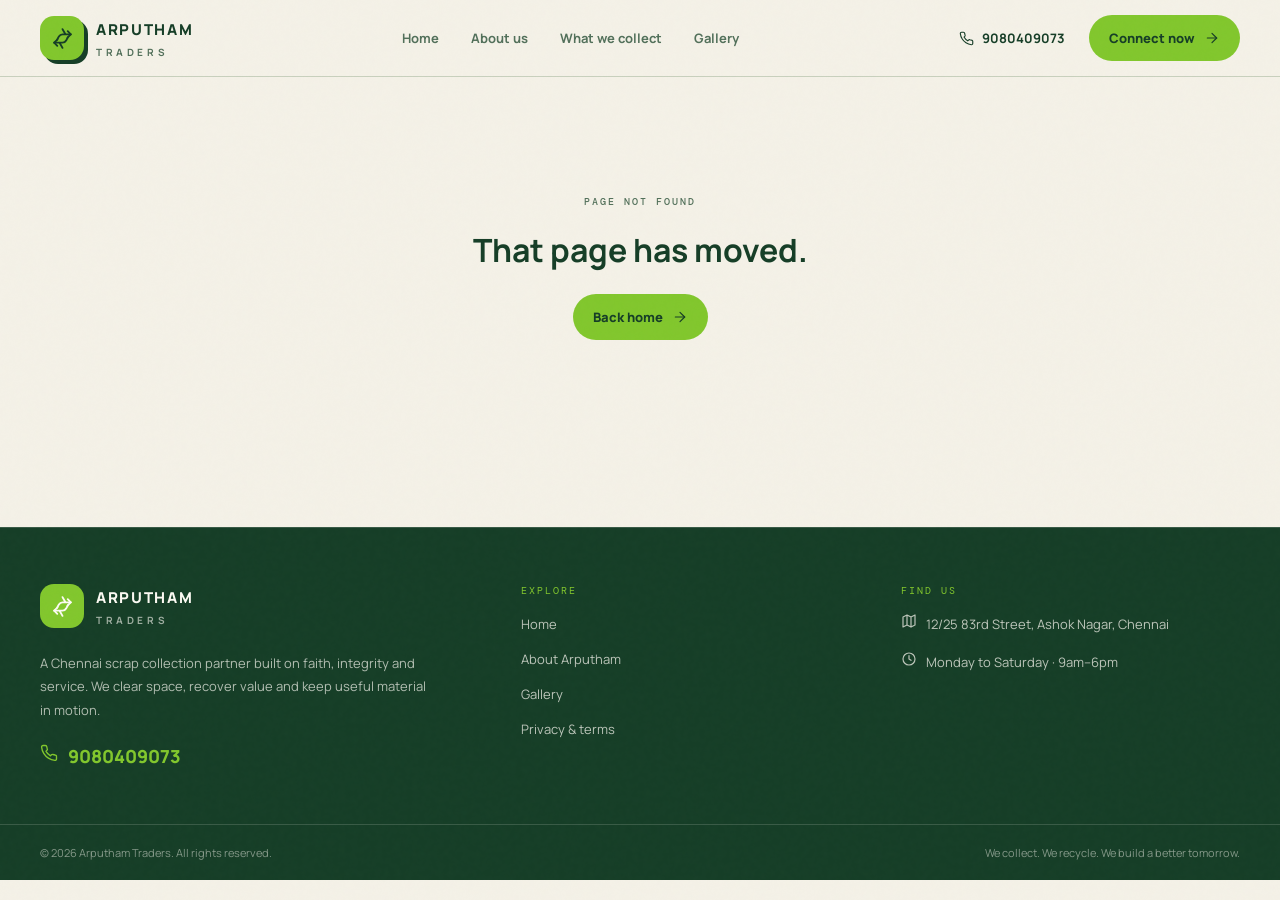
==== index.html @ 90fbfd07 "Add files via upload" ====
<!doctype html>
<html lang="en">
  <head>
    <meta charset="UTF-8" />
    <meta name="viewport" content="width=device-width, initial-scale=1" />
    <meta name="theme-color" content="#17442a" />
    <meta name="robots" content="index, follow" />
    <title>Arputham Traders | Scrap Collection in Chennai</title>
    <meta name="description" content="Trusted scrap collection and recycling in Chennai for homes, offices, factories and commercial spaces." />
    <meta property="og:title" content="Arputham Traders | Scrap Collection in Chennai" />
    <meta property="og:description" content="We collect. We recycle. We build a better tomorrow. Reliable scrap collection across Chennai." />
    <meta property="og:image" content="media/IMG_9189_1788793789231.PNG" />
    <meta property="og:type" content="website" />
    <meta name="twitter:card" content="summary_large_image" />
    <meta name="twitter:title" content="Arputham Traders | Scrap Collection in Chennai" />
    <meta name="twitter:description" content="Reliable scrap collection and responsible recycling across Chennai." />
    <script type="application/ld+json">
      {
        "@context": "https://schema.org",
        "@type": "LocalBusiness",
        "name": "Arputham Traders",
        "description": "Scrap collection and recycling services in Chennai.",
        "telephone": "+91 9080409073",
        "address": {
          "@type": "PostalAddress",
          "streetAddress": "12/25 83rd Street, Ashok Nagar",
          "addressLocality": "Chennai",
          "addressCountry": "IN"
        }
      }
    </script>
    <link rel="icon" type="image/svg+xml" href="favicon.svg" />
    <link rel="stylesheet" href="styles.css" />
    <script src="script.js" defer></script>
  </head>
  <body>
    <div id="app"></div>
  </body>
</html>
---- styles.css ----
@import url("https://fonts.googleapis.com/css2?family=DM+Mono:wght@400;500&family=Manrope:wght@400;500;600;700;800&family=Playfair+Display:ital,wght@0,600;0,700;1,600;1,700&display=swap");

:root {
  --paper: #f4f1e7;
  --card: #fcfaf3;
  --ink: #163e27;
  --ink-soft: #52705a;
  --line: #c8d0bd;
  --leaf: #d4e6bc;
  --lime: #82c72d;
  --lime-light: #b6e55d;
  --white: #fcfaf3;
  --shadow: rgba(24, 72, 43, .11);
  --display: "Playfair Display", Georgia, serif;
  --sans: "Manrope", Arial, sans-serif;
  --mono: "DM Mono", monospace;
}

* { box-sizing: border-box; }
html { scroll-behavior: smooth; }
body {
  margin: 0;
  color: var(--ink);
  background: var(--paper);
  font-family: var(--sans);
  -webkit-font-smoothing: antialiased;
}
body.is-locked { overflow: hidden; }
::selection { color: var(--ink); background: var(--lime); }
a { color: inherit; text-decoration: none; }
button { color: inherit; font: inherit; }
img, video { display: block; max-width: 100%; }

.site-noise::after {
  background-image: url("data:image/svg+xml,%3Csvg viewBox='0 0 180 180' xmlns='http://www.w3.org/2000/svg'%3E%3Cfilter id='n'%3E%3CfeTurbulence type='fractalNoise' baseFrequency='.82' numOctaves='4' stitchTiles='stitch'/%3E%3C/filter%3E%3Crect width='100%25' height='100%25' filter='url(%23n)' opacity='.38'/%3E%3C/svg%3E");
  content: "";
  inset: 0;
  opacity: .045;
  pointer-events: none;
  position: fixed;
  z-index: 50;
}
.paper-grid {
  background-image: linear-gradient(rgba(38, 92, 47, .055) 1px, transparent 1px), linear-gradient(90deg, rgba(38, 92, 47, .055) 1px, transparent 1px);
  background-size: 28px 28px;
}
.leaf-blob { border-radius: 58% 42% 68% 32% / 39% 57% 43% 61%; }
.container { margin-inline: auto; max-width: 1280px; }
.eyebrow {
  color: var(--ink-soft);
  font: 500 10px/1 var(--mono);
  letter-spacing: .2em;
  text-transform: uppercase;
}
.eyebrow.light { color: var(--lime); }
.display { font-family: var(--display); }
.muted { color: var(--ink-soft); }
.reveal { opacity: 0; transform: translateY(18px); transition: opacity .7s cubic-bezier(.22,1,.36,1), transform .7s cubic-bezier(.22,1,.36,1); }
.reveal.is-visible { opacity: 1; transform: none; }

.site-header {
  background: rgba(244, 241, 231, .94);
  border-bottom: 1px solid var(--line);
  backdrop-filter: blur(14px);
  position: relative;
  z-index: 40;
}
.header-inner { align-items: center; display: flex; height: 76px; justify-content: space-between; padding: 0 40px; }
.logo { align-items: center; display: inline-flex; gap: 12px; }
.logo-mark {
  align-items: center;
  background: var(--lime);
  border-radius: 14px;
  box-shadow: 4px 4px 0 var(--ink);
  display: grid;
  height: 44px;
  justify-items: center;
  transition: transform .2s ease;
  width: 44px;
}
.logo:hover .logo-mark { transform: translateY(-2px); }
.logo-name { font-size: 15px; font-weight: 800; letter-spacing: .11em; line-height: 1; }
.logo-sub { color: var(--ink-soft); display: block; font-size: 10px; font-weight: 700; letter-spacing: .36em; margin-top: 5px; }
.nav { align-items: center; display: flex; gap: 32px; }
.nav a, .header-call { color: var(--ink-soft); font-size: 13px; font-weight: 700; transition: color .2s ease; }
.nav a:hover, .header-call:hover { color: var(--ink); }
.header-actions { align-items: center; display: flex; gap: 12px; }
.header-call { align-items: center; color: var(--ink); display: inline-flex; gap: 8px; padding: 8px 12px; }
.mobile-menu-button { background: transparent; border: 0; cursor: pointer; display: none; padding: 8px; }
.mobile-menu { background: var(--card); border-top: 1px solid var(--line); display: none; padding: 12px 20px 20px; }
.mobile-menu.is-open { display: block; }
.mobile-menu a { border-radius: 12px; display: block; font-size: 15px; font-weight: 700; padding: 13px 12px; }
.mobile-menu a:hover { background: var(--leaf); }
.mobile-call { background: var(--ink); color: var(--white); display: flex !important; gap: 8px; margin-top: 8px; }

.button {
  align-items: center;
  border: 0;
  border-radius: 999px;
  cursor: pointer;
  display: inline-flex;
  font-size: 13px;
  font-weight: 800;
  gap: 9px;
  justify-content: center;
  padding: 14px 20px;
  transition: background .2s ease, color .2s ease, transform .2s ease;
}
.button:hover { transform: translateY(-2px); }
.button.primary { background: var(--lime); color: var(--ink); }
.button.primary:hover { background: var(--lime-light); }
.button.light { background: var(--white); color: var(--ink); }
.button.outline { border: 1px solid rgba(22, 62, 39, .24); color: var(--ink); margin-top: 24px; }
.button.outline:hover { background: var(--leaf); }

.hero { overflow: hidden; position: relative; }
.hero::after { background: var(--leaf); border-radius: 58% 42% 68% 32% / 39% 57% 43% 61%; content: ""; height: 320px; opacity: .6; position: absolute; right: -96px; top: 0; width: 320px; }
.hero-grid { align-items: center; display: grid; gap: 80px; grid-template-columns: 1.05fr .95fr; padding: 80px 40px 96px; position: relative; z-index: 1; }
.hero-kicker { align-items: center; display: flex; gap: 12px; margin-bottom: 28px; }
.hero-kicker::before { background: var(--lime); content: ""; height: 1px; width: 40px; }
.hero h1 { font-size: clamp(3.1rem, 7.2vw, 6.9rem); letter-spacing: -.075em; line-height: .91; margin: 0; max-width: 720px; }
.hero h1 .accent { color: var(--lime); font-family: var(--display); font-style: italic; font-weight: 600; letter-spacing: -.06em; }
.hero-copy { color: var(--ink-soft); font-size: 18px; line-height: 1.8; margin: 32px 0 0; max-width: 530px; }
.hero-actions { align-items: center; display: flex; flex-wrap: wrap; gap: 12px; margin-top: 36px; }
.direct-call { align-items: center; border: 1px solid rgba(22, 62, 39, .2); border-radius: 999px; display: inline-flex; font-size: 13px; font-weight: 800; gap: 8px; padding: 13px 20px; transition: background .2s ease; }
.direct-call:hover { background: var(--leaf); }
.hero-proof { color: var(--ink-soft); display: flex; flex-wrap: wrap; font-size: 12px; font-weight: 700; gap: 12px 28px; margin-top: 48px; }
.hero-proof span { align-items: center; display: inline-flex; gap: 8px; }
.check { color: var(--lime); font-size: 18px; font-weight: 800; }
.poster-wrap { margin-left: auto; max-width: 500px; position: relative; width: 100%; }
.poster-wrap::before { border: 1px solid rgba(22, 62, 39, .15); border-radius: 999px; content: ""; height: 144px; left: -20px; position: absolute; top: 40px; width: 48px; }
.poster-frame { background: var(--ink); border: 14px solid var(--ink); border-radius: 30px; box-shadow: 18px 18px 0 var(--lime); overflow: hidden; position: relative; }
.poster-frame img { aspect-ratio: .7; height: 100%; object-fit: cover; width: 100%; }
.poster-caption { background: linear-gradient(transparent, rgba(22, 62, 39, .86)); bottom: 0; color: var(--lime); font: 10px var(--mono); left: 0; letter-spacing: .18em; padding: 70px 20px 20px; position: absolute; right: 0; text-transform: uppercase; }
.float-note { align-items: center; animation: float 6s ease-in-out infinite; background: var(--card); border: 1px solid var(--line); border-radius: 16px; bottom: -22px; box-shadow: 0 12px 30px var(--shadow); display: flex; gap: 12px; left: -12px; padding: 12px; position: absolute; }
.float-note-icon { align-items: center; background: var(--leaf); border-radius: 12px; display: grid; height: 40px; justify-items: center; width: 40px; }
.float-note p { font-size: 12px; font-weight: 800; line-height: 1.35; margin: 0; padding-right: 8px; }
.float-note p span { color: var(--ink-soft); }

.trust-strip { background: var(--ink); color: var(--white); }
.trust-grid { display: grid; grid-template-columns: repeat(4, 1fr); }
.trust-item { align-items: center; border-right: 1px solid rgba(252, 250, 243, .15); display: flex; gap: 12px; padding: 20px 40px; }
.trust-item:last-child { border-right: 0; }
.round-icon { align-items: center; background: var(--lime); border-radius: 50%; color: var(--ink); display: grid; flex: 0 0 40px; height: 40px; justify-items: center; width: 40px; }
.trust-item span:last-child { font-size: 13px; font-weight: 800; }

.section { padding: 112px 40px; }
.section-heading h2 { font-size: clamp(2.5rem, 4vw, 4rem); letter-spacing: -.05em; line-height: 1.04; margin: 16px 0 0; }
.section-heading h2 .accent, .about-hero h1 .accent, .privacy-hero h1 .accent { color: var(--lime); font-family: var(--display); font-style: italic; font-weight: 600; }
.services-grid { display: grid; gap: 96px; grid-template-columns: .78fr 1.22fr; }
.services-intro p { color: var(--ink-soft); font-size: 15px; line-height: 1.85; margin: 24px 0 0; max-width: 390px; }
.category-grid { display: grid; gap: 12px; grid-template-columns: repeat(2, 1fr); }
.category-card { background: var(--card); border: 1px solid #d5dbc9; border-radius: 16px; display: flex; flex-direction: column; min-height: 190px; padding: 20px; position: relative; transition: box-shadow .25s ease, transform .25s ease; }
.category-card:hover { box-shadow: 0 16px 35px rgba(24, 72, 43, .09); transform: translateY(-4px); }
.category-card:first-child { align-items: center; flex-direction: row; grid-column: span 2; min-height: 140px; padding: 28px; }
.category-top { align-items: flex-start; display: flex; justify-content: space-between; }
.category-icon { align-items: center; background: var(--leaf); border-radius: 15px; display: grid; height: 48px; justify-items: center; transition: background .2s ease; width: 48px; }
.category-card:hover .category-icon { background: var(--lime); }
.category-number { color: var(--ink-soft); font: 10px var(--mono); }
.category-copy { margin-top: 32px; }
.category-card:first-child .category-copy { margin: 0 auto 0 24px; }
.category-copy h3 { font-size: 18px; margin: 0; }
.category-copy p { color: var(--ink-soft); font-size: 13px; margin: 6px 0 0; }
.arrow-circle { align-items: center; border: 1px solid var(--line); border-radius: 50%; bottom: 20px; display: grid; height: 32px; justify-items: center; position: absolute; right: 20px; width: 32px; }
.category-card:first-child .arrow-circle { bottom: 28px; right: 28px; }
.category-card:hover .arrow-circle { background: var(--lime); border-color: var(--lime); }

.process { background: rgba(212, 230, 188, .45); }
.process-top { align-items: end; display: flex; gap: 20px; justify-content: space-between; }
.process-top p { color: var(--ink-soft); font-size: 13px; line-height: 1.7; margin: 0; max-width: 260px; }
.process-grid { border-top: 1px solid rgba(22, 62, 39, .16); display: grid; grid-template-columns: repeat(4, 1fr); margin-top: 56px; }
.process-step { border-right: 1px solid rgba(22, 62, 39, .16); padding: 28px 28px 0; }
.process-step:first-child { padding-left: 0; }
.process-step:last-child { border-right: 0; }
.process-meta { align-items: center; color: var(--ink-soft); display: flex; font: 12px var(--mono); justify-content: space-between; }
.process-step h3 { font-size: 18px; margin: 40px 0 8px; }
.process-step p { color: var(--ink-soft); font-size: 13px; line-height: 1.75; margin: 0; max-width: 230px; }

.gallery { background: var(--paper); }
.gallery-top { align-items: end; display: flex; gap: 20px; justify-content: space-between; }
.gallery-top p { color: var(--ink-soft); font-size: 13px; line-height: 1.7; margin: 0; max-width: 260px; }
.gallery-grid { display: grid; grid-auto-rows: 205px; gap: 12px; grid-template-columns: repeat(4, 1fr); margin-top: 48px; }
.gallery-item { background: var(--ink); border: 0; border-radius: 16px; cursor: pointer; overflow: hidden; padding: 0; position: relative; text-align: left; }
.gallery-item.large { grid-column: span 2; grid-row: span 2; }
.gallery-item.tall { grid-row: span 2; }
.gallery-item.wide { grid-column: span 2; }
.gallery-item img, .gallery-item video { height: 100%; object-fit: cover; transition: transform .5s ease; width: 100%; }
.gallery-item:hover img, .gallery-item:hover video { transform: scale(1.05); }
.gallery-item::after { background: linear-gradient(transparent, rgba(0, 0, 0, .7)); bottom: 0; content: ""; height: 55%; left: 0; pointer-events: none; position: absolute; right: 0; }
.gallery-caption { bottom: 0; color: var(--white); left: 0; padding: 16px; position: absolute; right: 0; z-index: 1; }
.gallery-caption strong { display: block; font-size: 14px; }
.gallery-caption span { color: rgba(252, 250, 243, .72); display: block; font-size: 10px; letter-spacing: .16em; margin-top: 5px; text-transform: uppercase; }
.video-badge { align-items: center; background: rgba(22, 62, 39, .85); border-radius: 50%; color: var(--lime); display: grid; height: 36px; justify-items: center; left: 16px; position: absolute; top: 16px; width: 36px; z-index: 2; }
.media-note { align-items: flex-start; border: 1px dashed var(--line); border-radius: 12px; color: var(--ink-soft); display: flex; font-size: 12px; gap: 12px; line-height: 1.6; margin-top: 20px; padding: 14px 16px; }
.media-note strong { color: var(--ink); }
.mono { font-family: var(--mono); font-size: 11px; }

.contact { background: var(--ink); color: var(--white); overflow: hidden; position: relative; }
.contact::after { background: var(--lime); border-radius: 58% 42% 68% 32% / 39% 57% 43% 61%; content: ""; height: 320px; opacity: .1; position: absolute; right: -80px; top: -80px; width: 320px; }
.contact-grid { display: grid; gap: 96px; grid-template-columns: .9fr 1.1fr; position: relative; z-index: 1; }
.contact h2 { font-size: clamp(2.7rem, 5vw, 4.7rem); letter-spacing: -.05em; line-height: 1.02; margin: 16px 0 0; max-width: 620px; }
.contact h2 .accent { color: var(--lime); font-family: var(--display); font-style: italic; }
.contact-copy { color: rgba(252, 250, 243, .7); font-size: 16px; line-height: 1.75; margin: 24px 0 0; max-width: 430px; }
.contact-actions { display: flex; flex-wrap: wrap; gap: 12px; margin-top: 30px; }
.contact .button.outline { border-color: rgba(252, 250, 243, .28); color: var(--white); margin-top: 0; }
.contact .button.outline:hover { background: rgba(252, 250, 243, .1); }
.address { align-items: flex-start; color: rgba(252, 250, 243, .62); display: flex; font-size: 13px; gap: 9px; line-height: 1.7; margin-top: 38px; max-width: 330px; }
.inquiry-card { background: var(--card); border-radius: 24px; box-shadow: 12px 12px 0 rgba(182, 229, 93, .25); color: var(--ink); padding: 28px; }
.inquiry-head { align-items: flex-start; display: flex; justify-content: space-between; }
.inquiry-head h3 { font-size: 26px; letter-spacing: -.04em; margin: 10px 0 0; }
.inquiry-box { background: rgba(212, 230, 188, .35); border: 1px dashed var(--line); border-radius: 16px; margin-top: 28px; padding: 32px 20px; text-align: center; }
.inquiry-icon { align-items: center; background: var(--ink); border-radius: 50%; color: var(--lime); display: grid; height: 48px; justify-items: center; margin: 0 auto; width: 48px; }
.inquiry-box strong { display: block; margin-top: 16px; }
.inquiry-box p { color: var(--ink-soft); font-size: 13px; line-height: 1.7; margin: 8px auto 0; max-width: 380px; }
.pending { align-items: center; background: var(--card); border-radius: 999px; color: var(--ink-soft); display: inline-flex; font-size: 11px; font-weight: 800; gap: 8px; margin-top: 18px; padding: 8px 14px; }
.inquiry-tip { align-items: flex-start; background: rgba(212, 230, 188, .55); border-radius: 12px; color: var(--ink-soft); display: flex; font-size: 12px; gap: 10px; line-height: 1.65; margin-top: 20px; padding: 14px; }

.site-footer { background: var(--ink); border-top: 1px solid rgba(252, 250, 243, .15); color: var(--white); }
.footer-grid { display: grid; gap: 40px; grid-template-columns: 1.3fr 1fr 1fr; padding: 56px 40px; }
.footer-grid .logo { color: var(--white); }
.footer-grid .logo-sub { color: rgba(252, 250, 243, .6); }
.footer-copy { color: rgba(252, 250, 243, .68); font-size: 13px; line-height: 1.8; margin: 24px 0 0; max-width: 390px; }
.footer-phone { color: var(--lime); display: inline-flex; font-size: 18px; font-weight: 800; gap: 10px; margin-top: 22px; }
.footer-label { color: var(--lime); font: 10px var(--mono); letter-spacing: .2em; text-transform: uppercase; }
.footer-links { display: flex; flex-direction: column; gap: 13px; margin-top: 16px; }
.footer-links a, .footer-find { color: rgba(252, 250, 243, .72); font-size: 13px; line-height: 1.7; }
.footer-links a:hover { color: var(--lime); }
.footer-find { display: flex; gap: 9px; margin-top: 16px; }
.footer-meta { border-top: 1px solid rgba(252, 250, 243, .15); color: rgba(252, 250, 243, .48); display: flex; font-size: 11px; gap: 12px; justify-content: space-between; padding: 20px 40px; }

.page-hero { padding: 96px 40px; }
.about-hero h1, .privacy-hero h1 { font-size: clamp(3rem, 7vw, 6rem); letter-spacing: -.07em; line-height: .92; margin: 20px 0 0; max-width: 800px; }
.about-hero-inner { align-items: end; display: grid; gap: 40px; grid-template-columns: 1fr .7fr; }
.page-lead { color: var(--ink-soft); font-size: 18px; line-height: 1.8; margin: 0; max-width: 430px; }
.values-section { background: var(--ink); color: var(--white); padding: 96px 40px; }
.values-grid { align-items: center; display: grid; gap: 96px; grid-template-columns: .7fr 1fr; }
.founder-wrap { margin: auto; max-width: 370px; position: relative; }
.founder-wrap::before { border: 1px solid rgba(182, 229, 93, .4); border-radius: 28px; content: ""; inset: -12px; position: absolute; }
.founder-wrap img { aspect-ratio: .79; border-radius: 22px; object-fit: cover; object-position: top; position: relative; width: 100%; }
.values-quote { font-size: clamp(2.2rem, 4vw, 4rem); letter-spacing: -.04em; line-height: 1.05; margin: 20px 0 0; }
.values-list { display: grid; gap: 28px; grid-template-columns: repeat(3, 1fr); margin-top: 48px; }
.values-list span { color: var(--lime); font: 10px var(--mono); letter-spacing: .18em; text-transform: uppercase; }
.values-list p { color: rgba(252, 250, 243, .66); font-size: 13px; line-height: 1.7; margin: 8px 0 0; }
.about-details { padding-bottom: 112px; padding-top: 112px; }
.details-grid { display: grid; gap: 96px; grid-template-columns: .8fr 1.2fr; }
.details-grid h2 { font-size: clamp(2.5rem, 4vw, 4rem); letter-spacing: -.05em; line-height: 1.04; margin: 16px 0 0; }
.detail-cards { display: grid; gap: 20px; grid-template-columns: repeat(2, 1fr); }
.detail-card { background: var(--card); border: 1px solid #d5dbc9; border-radius: 16px; padding: 24px; }
.detail-card h3 { font-size: 18px; margin: 32px 0 0; }
.detail-card p { color: var(--ink-soft); font-size: 13px; line-height: 1.7; margin: 8px 0 0; }
.privacy-hero { padding-bottom: 80px; }
.privacy-article { padding: 0 40px 112px; }
.privacy-inner { margin: auto; max-width: 900px; }
.notice { background: rgba(212, 230, 188, .45); border: 1px solid rgba(130, 199, 45, .5); border-radius: 16px; color: var(--ink); font-size: 13px; line-height: 1.7; padding: 18px; }
.legal-copy { color: var(--ink-soft); font-size: 15px; line-height: 1.85; }
.legal-copy h2, .legal-copy h3 { color: var(--ink); letter-spacing: -.04em; line-height: 1.2; }
.legal-copy h2 { font-size: 32px; margin: 48px 0 14px; }
.legal-copy h3 { font-size: 21px; margin: 28px 0 8px; }
.legal-copy p { margin: 10px 0; }
.legal-copy a { color: var(--ink); font-weight: 800; text-decoration: underline; text-decoration-color: var(--lime); text-underline-offset: 3px; }

.lightbox { align-items: center; background: rgba(22, 62, 39, .88); display: flex; inset: 0; justify-content: center; padding: 20px; position: fixed; z-index: 100; }
.lightbox[hidden] { display: none; }
.lightbox-content { background: var(--card); border-radius: 16px; max-height: 90vh; max-width: min(720px, 100%); padding: 8px; position: relative; }
.lightbox-content img, .lightbox-content video { border-radius: 12px; max-height: 82vh; object-fit: contain; width: auto; }
.lightbox-close { align-items: center; background: var(--ink); border: 0; border-radius: 50%; color: var(--white); cursor: pointer; display: grid; height: 36px; justify-items: center; position: absolute; right: 16px; top: 16px; width: 36px; z-index: 1; }
.not-found { min-height: 50vh; padding: 120px 40px; text-align: center; }

@keyframes float { 0%, 100% { transform: translateY(0) rotate(-2deg); } 50% { transform: translateY(-8px) rotate(1deg); } }
@media (max-width: 900px) {
  .header-inner, .section, .page-hero, .values-section, .privacy-article { padding-left: 24px; padding-right: 24px; }
  .nav, .header-actions { display: none; }
  .mobile-menu-button { display: block; }
  .hero-grid, .services-grid, .contact-grid, .values-grid, .details-grid, .about-hero-inner { gap: 48px; grid-template-columns: 1fr; }
  .hero-grid { padding: 64px 24px 88px; }
  .poster-wrap { margin: 0 auto; max-width: 470px; }
  .trust-item { padding: 18px 24px; }
  .gallery-grid { grid-auto-rows: 180px; }
  .footer-grid { padding-left: 24px; padding-right: 24px; }
  .footer-meta { padding-left: 24px; padding-right: 24px; }
}
@media (max-width: 620px) {
  .header-inner { height: 68px; padding-left: 20px; padding-right: 20px; }
  .logo-mark { height: 40px; width: 40px; }
  .logo-name { font-size: 13px; }
  .hero-grid { padding: 54px 20px 72px; }
  .hero h1 { font-size: clamp(3.1rem, 16vw, 5.4rem); }
  .hero-copy { font-size: 16px; line-height: 1.7; }
  .poster-frame { border-width: 10px; border-radius: 24px; }
  .float-note, .poster-wrap::before { display: none; }
  .trust-grid { grid-template-columns: repeat(2, 1fr); }
  .trust-item { border-bottom: 1px solid rgba(252, 250, 243, .15); border-right: 1px solid rgba(252, 250, 243, .15); padding: 16px 20px; }
  .trust-item:nth-child(even) { border-right: 0; }
  .trust-item:nth-last-child(-n+2) { border-bottom: 0; }
  .section, .values-section { padding-bottom: 76px; padding-top: 76px; }
  .section-heading h2, .details-grid h2 { font-size: 2.7rem; }
  .category-grid, .detail-cards, .values-list { grid-template-columns: 1fr; }
  .category-card:first-child { align-items: flex-start; flex-direction: column; grid-column: auto; min-height: 190px; padding: 20px; }
  .category-card:first-child .category-copy { margin: 32px 0 0; }
  .category-card:first-child .arrow-circle { bottom: 20px; right: 20px; }
  .process-top, .gallery-top { align-items: flex-start; flex-direction: column; }
  .process-grid { grid-template-columns: 1fr; margin-top: 38px; }
  .process-step, .process-step:first-child { border-bottom: 1px solid rgba(22, 62, 39, .16); border-right: 0; padding: 24px 0; }
  .process-step:last-child { border-bottom: 0; }
  .process-step h3 { margin-top: 26px; }
  .gallery-grid { grid-auto-rows: 150px; grid-template-columns: repeat(2, 1fr); }
  .gallery-item.large { grid-column: span 2; }
  .gallery-item.wide { grid-column: span 2; }
  .contact-grid, .values-grid, .details-grid { gap: 48px; }
  .contact { padding: 76px 20px; }
  .inquiry-card { padding: 20px; }
  .footer-grid { grid-template-columns: 1fr; padding-bottom: 44px; padding-top: 44px; }
  .footer-meta { align-items: flex-start; flex-direction: column; padding: 16px 20px; }
  .page-hero { padding: 68px 20px; }
  .privacy-article { padding: 0 20px 76px; }
  .values-section { padding-left: 20px; padding-right: 20px; }
  .founder-wrap { max-width: 300px; }
}
@media (prefers-reduced-motion: reduce) {
  *, *::before, *::after { scroll-behavior: auto !important; animation-duration: .01ms !important; transition-duration: .01ms !important; }
  .reveal { opacity: 1; transform: none; }
}
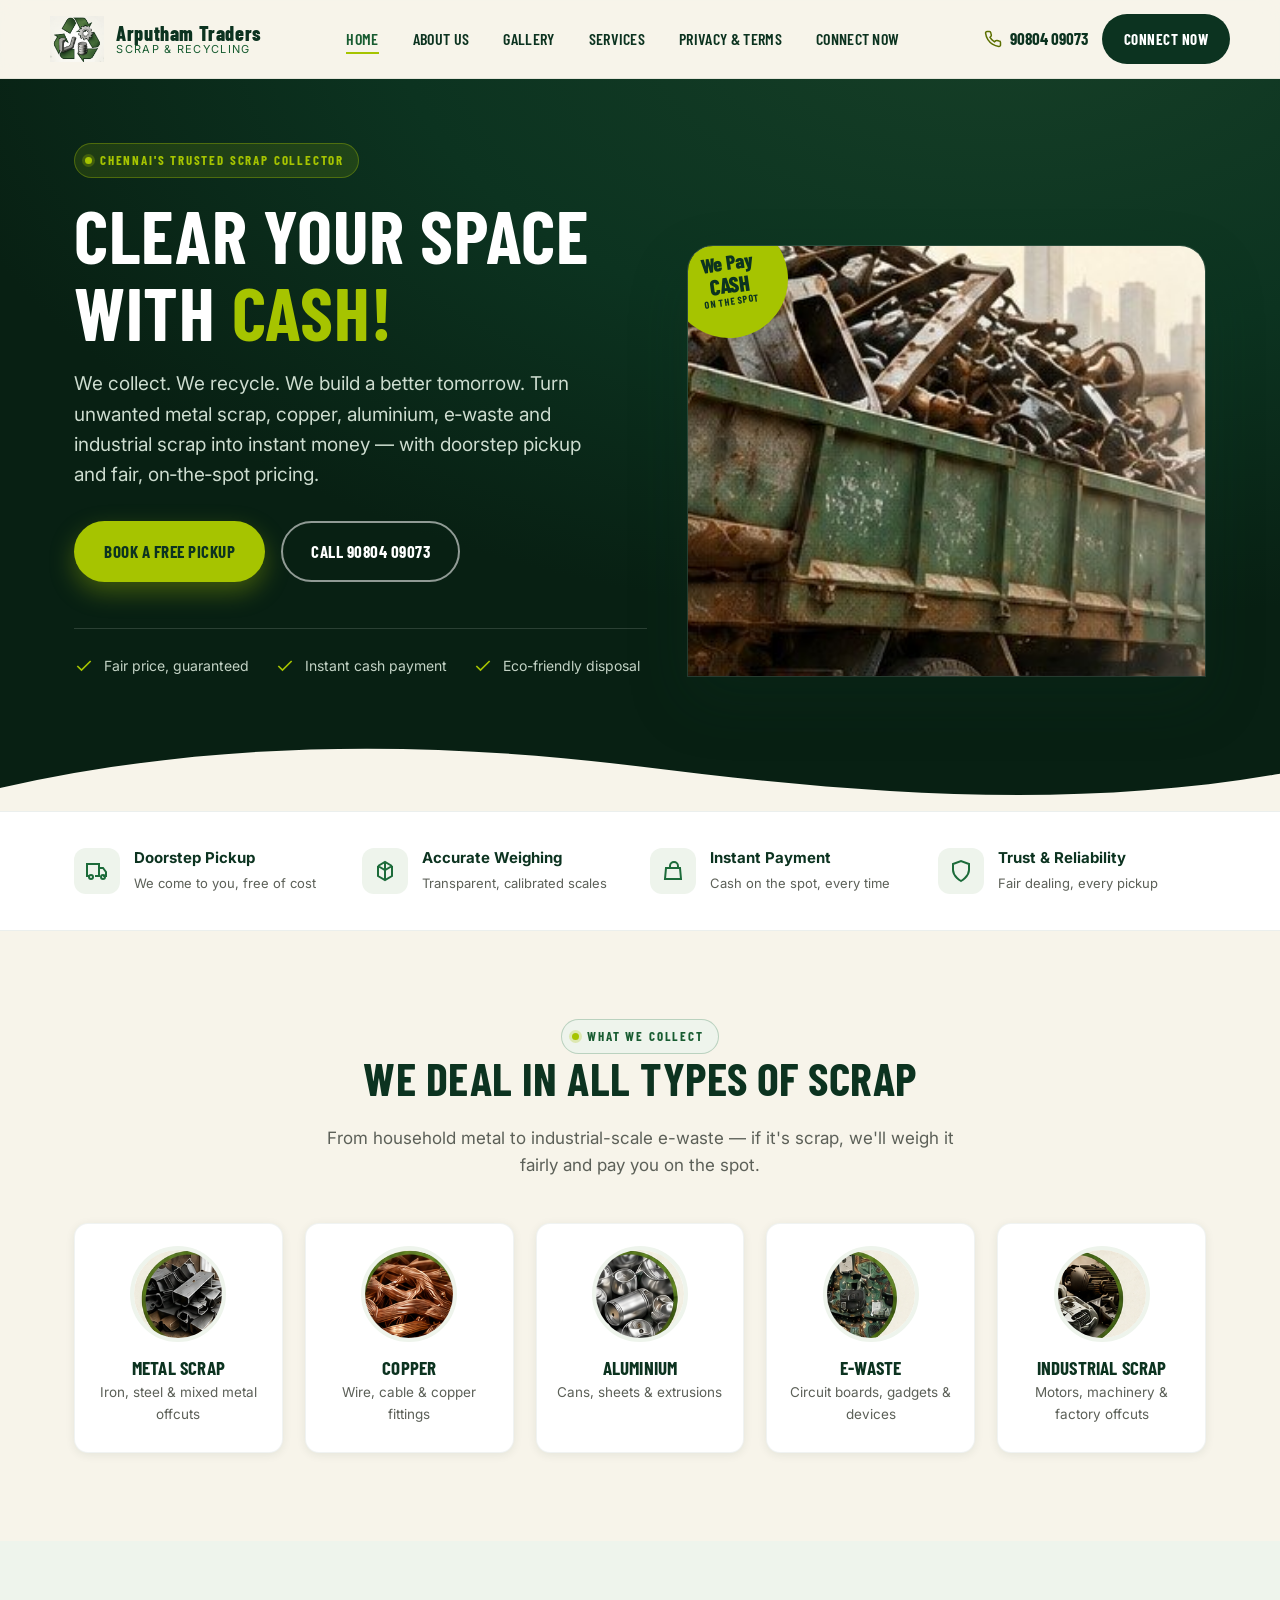
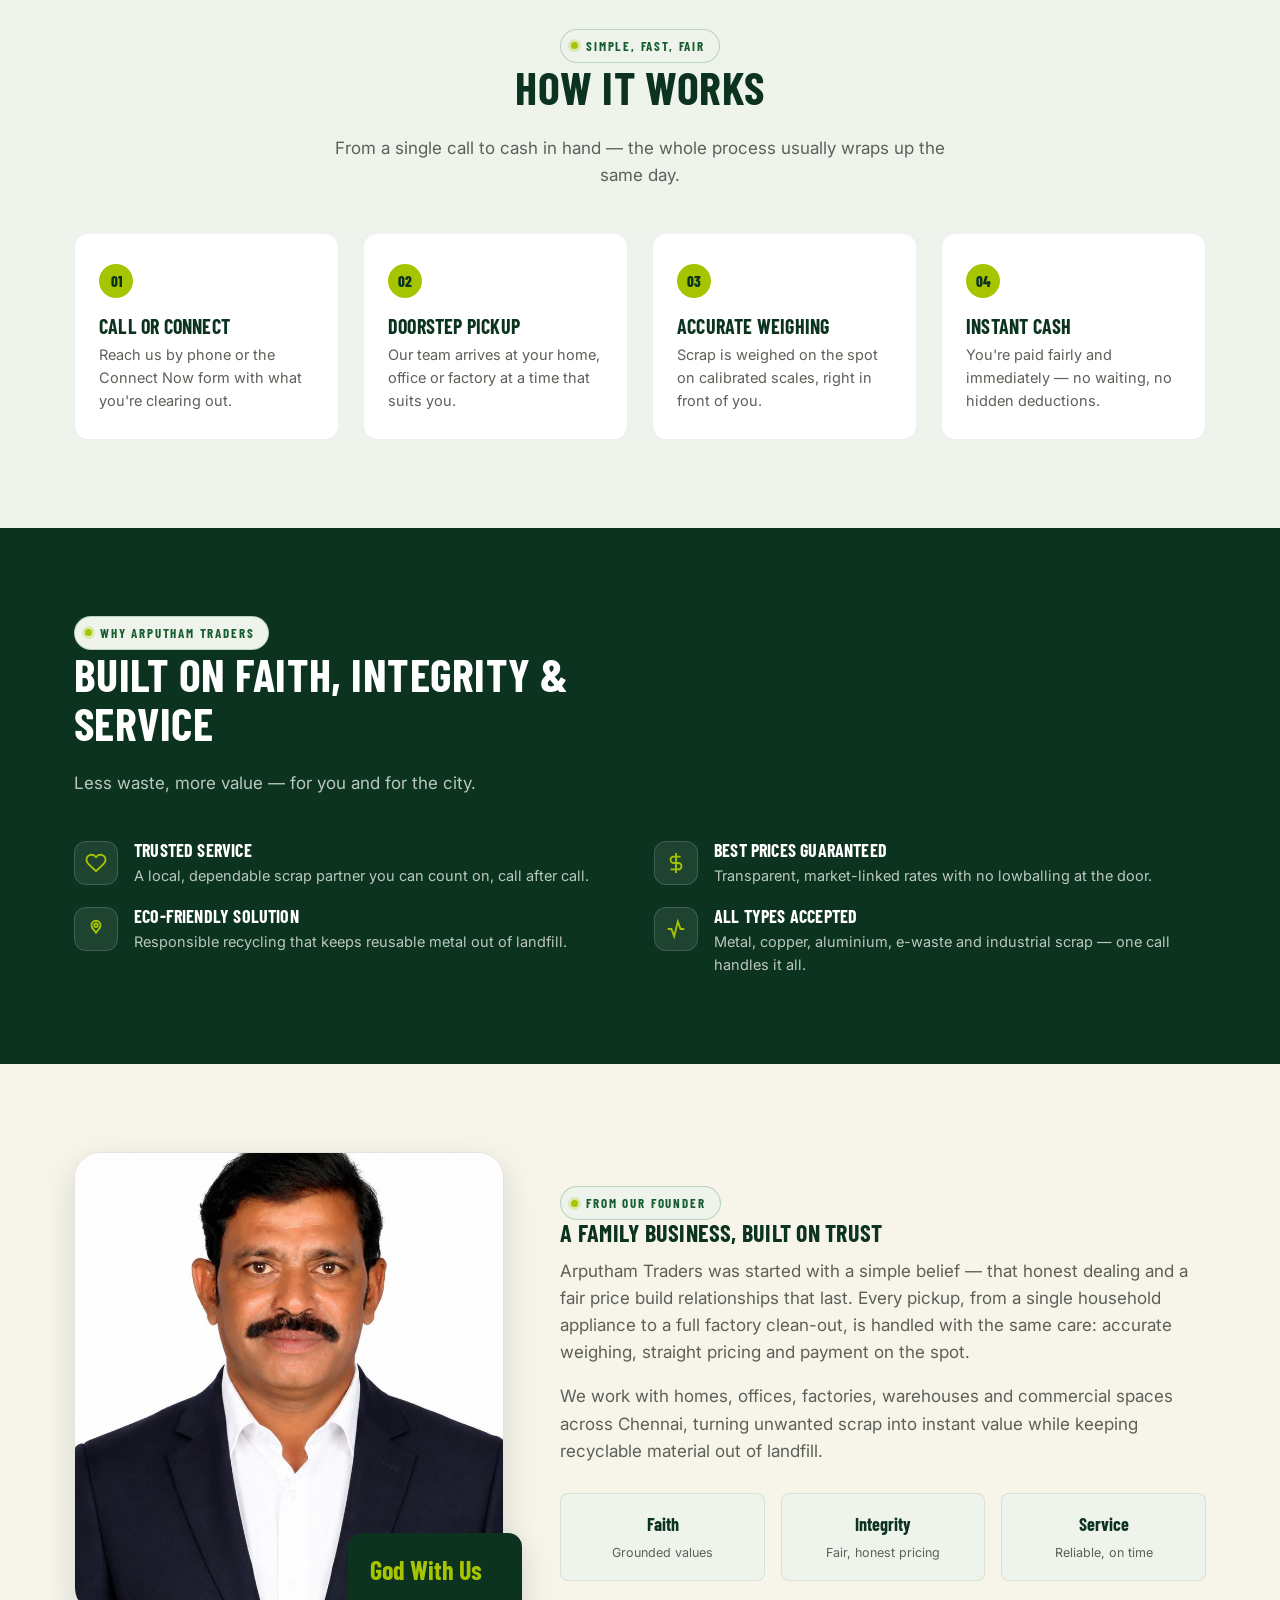
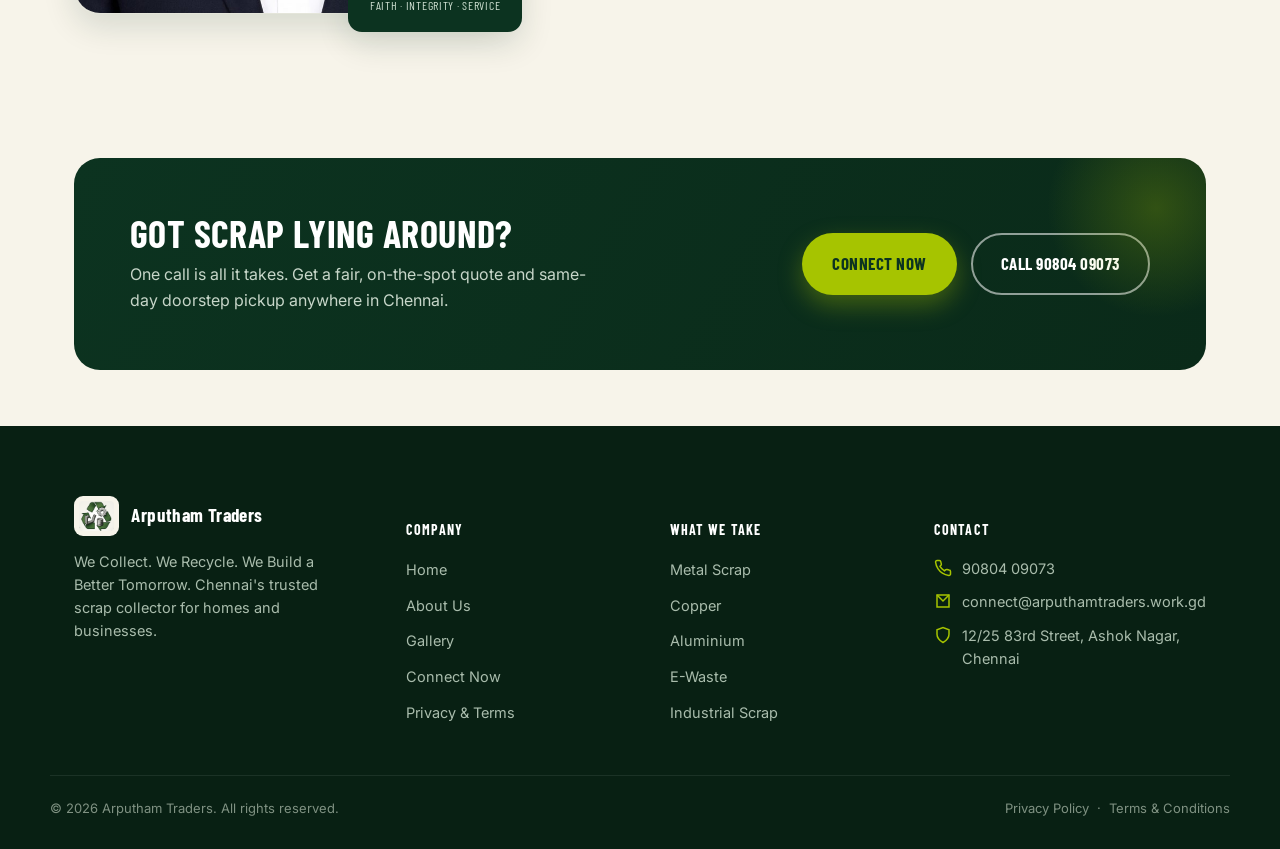
==== commit af2c3561: "new site" ====
--- a/index.html
+++ b/index.html
@@ -1,39 +1,349 @@
-<!doctype html>
+<!DOCTYPE html>
 <html lang="en">
-  <head>
-    <meta charset="UTF-8" />
-    <meta name="viewport" content="width=device-width, initial-scale=1" />
-    <meta name="theme-color" content="#17442a" />
-    <meta name="robots" content="index, follow" />
-    <title>Arputham Traders | Scrap Collection in Chennai</title>
-    <meta name="description" content="Trusted scrap collection and recycling in Chennai for homes, offices, factories and commercial spaces." />
-    <meta property="og:title" content="Arputham Traders | Scrap Collection in Chennai" />
-    <meta property="og:description" content="We collect. We recycle. We build a better tomorrow. Reliable scrap collection across Chennai." />
-    <meta property="og:image" content="media/IMG_9189_1788793789231.PNG" />
-    <meta property="og:type" content="website" />
-    <meta name="twitter:card" content="summary_large_image" />
-    <meta name="twitter:title" content="Arputham Traders | Scrap Collection in Chennai" />
-    <meta name="twitter:description" content="Reliable scrap collection and responsible recycling across Chennai." />
-    <script type="application/ld+json">
-      {
-        "@context": "https://schema.org",
-        "@type": "LocalBusiness",
-        "name": "Arputham Traders",
-        "description": "Scrap collection and recycling services in Chennai.",
-        "telephone": "+91 9080409073",
-        "address": {
-          "@type": "PostalAddress",
-          "streetAddress": "12/25 83rd Street, Ashok Nagar",
-          "addressLocality": "Chennai",
-          "addressCountry": "IN"
-        }
-      }
-    </script>
-    <link rel="icon" type="image/svg+xml" href="favicon.svg" />
-    <link rel="stylesheet" href="styles.css" />
-    <script src="script.js" defer></script>
-  </head>
-  <body>
-    <div id="app"></div>
-  </body>
+<head>
+<meta charset="UTF-8">
+<meta http-equiv="X-UA-Compatible" content="IE=edge">
+<meta name="viewport" content="width=device-width, initial-scale=1.0, maximum-scale=1">
+<meta name="robots" content="index,follow">
+<meta name="language" content="en-IN">
+<meta name="author" content="Arputham Traders">
+<meta name="copyright" content="Arputham Traders">
+<meta name="revisit-after" content="3 days">
+
+<meta name="google-site-verification" content="google-site-verification=Ri6x0KbRfHpKvhBydAhDSPBowV-YlX6QhYd6xmrqBak" />
+
+<title>Scrap Buyers Chennai | Arputham Traders – House &amp; Home Clearing, Scrap Removal, Ashok Nagar</title>
+<meta name="description" content="Arputham Traders is a trusted scrap buyer &amp; house clearing service in Chennai. We collect metal, copper, aluminium, e-waste &amp; industrial scrap with doorstep pickup, fair pricing and instant cash. Serving Ashok Nagar and all of Chennai, Tamil Nadu.">
+<meta name="keywords" content="scrap buyers chennai, scrap dealers chennai, house clearing chennai, home clearing service, scrap removal chennai, metal scrap chennai, copper scrap chennai, aluminium scrap chennai, e-waste chennai, industrial scrap chennai, scrap collection ashok nagar, iron scrap buyers chennai, old newspaper scrap buyer chennai">
+<link rel="canonical" href="https://arputhamtraders.work.gd/">
+
+<!-- Open Graph -->
+<meta property="og:title" content="Scrap Buyers Chennai | Arputham Traders">
+<meta property="og:description" content="Trusted scrap buyers &amp; house clearing service in Chennai — metal, copper, aluminium, e-waste &amp; industrial scrap. Doorstep pickup, fair pricing, instant cash.">
+<meta property="og:url" content="https://arputhamtraders.work.gd/">
+<meta property="og:type" content="website">
+<meta property="og:locale" content="en_IN">
+<meta property="og:site_name" content="Arputham Traders">
+<meta property="og:image" content="https://arputhamtraders.work.gd/assets/img/og_cover.jpg">
+<meta property="og:image:width" content="1200">
+<meta property="og:image:height" content="630">
+
+<!-- Twitter -->
+<meta name="twitter:card" content="summary_large_image">
+<meta name="twitter:title" content="Scrap Buyers Chennai | Arputham Traders">
+<meta name="twitter:description" content="Trusted scrap buyers &amp; house clearing service in Chennai — metal, copper, aluminium, e-waste &amp; industrial scrap. Doorstep pickup, fair pricing, instant cash.">
+<meta name="twitter:image" content="https://arputhamtraders.work.gd/assets/img/og_cover.jpg">
+
+<!-- Local / geo targeting -->
+<meta name="city" content="Chennai">
+<meta name="state" content="Tamil Nadu">
+<meta name="geo.region" content="IN-TN">
+<meta name="geo.placename" content="Chennai">
+<meta name="geo.position" content="13.0369;80.2077">
+<meta name="ICBM" content="13.0369, 80.2077">
+<meta name="coverage" content="Chennai, Tamil Nadu, India">
+<meta name="distribution" content="local">
+<meta name="rating" content="General">
+<meta name="target" content="all">
+
+<link rel="icon" href="assets/img/logo_icon.png">
+<link rel="preconnect" href="https://fonts.googleapis.com">
+<link href="https://fonts.googleapis.com/css2?family=Barlow+Condensed:wght@600;700;800&family=Inter:wght@400;500;600;700&display=swap" rel="stylesheet">
+<link rel="stylesheet" href="assets/css/style.css">
+
+<!-- Local business structured data (helps Google show a rich local listing) -->
+<script type="application/ld+json">
+{
+  "@context": "https://schema.org",
+  "@type": "RecyclingCenter",
+  "name": "Arputham Traders",
+  "image": "https://arputhamtraders.work.gd/assets/img/og_cover.jpg",
+  "url": "https://arputhamtraders.work.gd/",
+  "telephone": "+91-90804-09073",
+  "priceRange": "₹₹",
+  "address": {
+    "@type": "PostalAddress",
+    "streetAddress": "12/25 83rd Street, Ashok Nagar",
+    "addressLocality": "Chennai",
+    "addressRegion": "Tamil Nadu",
+    "addressCountry": "IN"
+  },
+  "geo": {
+    "@type": "GeoCoordinates",
+    "latitude": 13.0369,
+    "longitude": 80.2077
+  },
+  "areaServed": {
+    "@type": "City",
+    "name": "Chennai"
+  },
+  "openingHoursSpecification": {
+    "@type": "OpeningHoursSpecification",
+    "dayOfWeek": ["Monday","Tuesday","Wednesday","Thursday","Friday","Saturday"],
+    "opens": "09:00",
+    "closes": "19:00"
+  },
+  "sameAs": []
+}
+</script>
+</head>
+<body>
+
+<header class="site-header">
+  <div class="container nav">
+    <a href="index.html" class="brand">
+      <img src="assets/img/logo_icon.png" alt="Arputham Traders logo">
+      <span class="brand-text"><strong>Arputham Traders</strong><span>Scrap &amp; Recycling</span></span>
+    </a>
+    <ul class="nav-links">
+      <li><a href="index.html" data-page="index.html" class="active">Home</a></li>
+      <li><a href="about.html" data-page="about.html">About Us</a></li>
+      <li><a href="gallery.html" data-page="gallery.html">Gallery</a></li>
+      <li><a href="index.html#services">Services</a></li>
+      <li><a href="legal.html" data-page="legal.html">Privacy &amp; Terms</a></li>
+      <li><a href="connect.html" data-page="connect.html">Connect Now</a></li>
+    </ul>
+    <div class="nav-cta">
+      <a class="nav-phone" href="tel:+919080409073">
+        <svg viewBox="0 0 24 24" fill="none" stroke="currentColor" stroke-width="2"><path d="M22 16.9v3a2 2 0 0 1-2.2 2 19.8 19.8 0 0 1-8.6-3.1 19.5 19.5 0 0 1-6-6A19.8 19.8 0 0 1 2.1 4.2 2 2 0 0 1 4.1 2h3a2 2 0 0 1 2 1.7c.1.9.3 1.8.6 2.7a2 2 0 0 1-.5 2.1L8 9.8a16 16 0 0 0 6 6l1.3-1.3a2 2 0 0 1 2.1-.5c.9.3 1.8.5 2.7.6a2 2 0 0 1 1.9 2z"/></svg>
+        90804 09073
+      </a>
+      <a href="connect.html" class="btn btn--dark btn--sm">Connect Now</a>
+    </div>
+    <button class="nav-toggle" aria-label="Toggle menu" aria-expanded="false">
+      <span></span><span></span><span></span>
+    </button>
+  </div>
+</header>
+
+<!-- ============================= HERO ============================= -->
+<section class="hero">
+  <div class="container hero-grid">
+    <div class="hero-copy" data-reveal>
+      <span class="eyebrow">Chennai's Trusted Scrap Collector</span>
+      <h1>Clear Your Space<br>With <span class="hl">Cash!</span></h1>
+      <p class="lead">We collect. We recycle. We build a better tomorrow. Turn unwanted metal scrap, copper, aluminium, e‑waste and industrial scrap into instant money — with doorstep pickup and fair, on‑the‑spot pricing.</p>
+      <div class="hero-actions">
+        <a href="connect.html" class="btn btn--primary">Book a Free Pickup</a>
+        <a href="tel:+919080409073" class="btn btn--outline">Call 90804 09073</a>
+      </div>
+      <div class="hero-trust">
+        <div><svg viewBox="0 0 24 24" fill="none" stroke="currentColor" stroke-width="2"><path d="M20 6 9 17l-5-5"/></svg> Fair price, guaranteed</div>
+        <div><svg viewBox="0 0 24 24" fill="none" stroke="currentColor" stroke-width="2"><path d="M20 6 9 17l-5-5"/></svg> Instant cash payment</div>
+        <div><svg viewBox="0 0 24 24" fill="none" stroke="currentColor" stroke-width="2"><path d="M20 6 9 17l-5-5"/></svg> Eco-friendly disposal</div>
+      </div>
+    </div>
+    <div class="hero-visual" data-reveal>
+      <div class="frame">
+        <img src="assets/img/hero_truck.jpg" alt="Arputham Traders scrap collection truck with a load of metal scrap">
+        <div class="cash-badge"><span>We Pay</span><span style="font-size:22px">CASH</span><small>ON THE SPOT</small></div>
+      </div>
+    </div>
+  </div>
+
+  <svg class="hero-wave" viewBox="0 0 1440 90" preserveAspectRatio="none"><path fill="#f7f4ea" d="M0,64 C240,10 480,10 720,40 C960,70 1200,90 1440,48 L1440,90 L0,90 Z"/></svg>
+</section>
+
+<!-- ============================= TRUST STRIP ============================= -->
+<section class="strip">
+  <div class="container">
+    <div class="strip-item" data-reveal>
+      <div class="ico"><svg viewBox="0 0 24 24" fill="none" stroke="currentColor" stroke-width="2"><path d="M10 17h4V5H2v12h3M14 9h4l3 4v4h-3M6 20a2 2 0 1 0 0-4 2 2 0 0 0 0 4Zm12 0a2 2 0 1 0 0-4 2 2 0 0 0 0 4Z"/></svg></div>
+      <div><strong>Doorstep Pickup</strong><span>We come to you, free of cost</span></div>
+    </div>
+    <div class="strip-item" data-reveal style="--i:1">
+      <div class="ico"><svg viewBox="0 0 24 24" fill="none" stroke="currentColor" stroke-width="2"><path d="M12 3v18M5 7l7-4 7 4M5 7v10l7 4 7-4V7M5 7l7 4 7-4"/></svg></div>
+      <div><strong>Accurate Weighing</strong><span>Transparent, calibrated scales</span></div>
+    </div>
+    <div class="strip-item" data-reveal style="--i:2">
+      <div class="ico"><svg viewBox="0 0 24 24" fill="none" stroke="currentColor" stroke-width="2"><path d="M17 9V7a4 4 0 0 0-8 0v2M5 9h14l1 11H4L5 9Z"/></svg></div>
+      <div><strong>Instant Payment</strong><span>Cash on the spot, every time</span></div>
+    </div>
+    <div class="strip-item" data-reveal style="--i:3">
+      <div class="ico"><svg viewBox="0 0 24 24" fill="none" stroke="currentColor" stroke-width="2"><path d="M12 22s8-4.5 8-11V5l-8-3-8 3v6c0 6.5 8 11 8 11Z"/></svg></div>
+      <div><strong>Trust &amp; Reliability</strong><span>Fair dealing, every pickup</span></div>
+    </div>
+  </div>
+</section>
+
+<!-- ============================= SERVICES / CATEGORIES ============================= -->
+<section class="section" id="services">
+  <div class="container">
+    <div class="section-head center" data-reveal>
+      <span class="eyebrow">What We Collect</span>
+      <h2>We Deal In All Types Of Scrap</h2>
+      <p>From household metal to industrial-scale e-waste — if it's scrap, we'll weigh it fairly and pay you on the spot.</p>
+    </div>
+    <div class="cats" data-reveal-group>
+      <div class="cat-card" data-reveal>
+        <div class="photo"><img src="assets/img/cat_metal_scrap.png" alt="Metal scrap"></div>
+        <h4>Metal Scrap</h4>
+        <p>Iron, steel &amp; mixed metal offcuts</p>
+      </div>
+      <div class="cat-card" data-reveal style="--i:1">
+        <div class="photo"><img src="assets/img/cat_copper.png" alt="Copper wire scrap"></div>
+        <h4>Copper</h4>
+        <p>Wire, cable &amp; copper fittings</p>
+      </div>
+      <div class="cat-card" data-reveal style="--i:2">
+        <div class="photo"><img src="assets/img/cat_aluminium.png" alt="Aluminium cans and scrap"></div>
+        <h4>Aluminium</h4>
+        <p>Cans, sheets &amp; extrusions</p>
+      </div>
+      <div class="cat-card" data-reveal style="--i:3">
+        <div class="photo"><img src="assets/img/cat_ewaste.png" alt="Electronic waste circuit boards"></div>
+        <h4>E-Waste</h4>
+        <p>Circuit boards, gadgets &amp; devices</p>
+      </div>
+      <div class="cat-card" data-reveal style="--i:4">
+        <div class="photo"><img src="assets/img/cat_industrial.png" alt="Industrial machine parts scrap"></div>
+        <h4>Industrial Scrap</h4>
+        <p>Motors, machinery &amp; factory offcuts</p>
+      </div>
+    </div>
+  </div>
+</section>
+
+<!-- ============================= HOW IT WORKS ============================= -->
+<section class="section section--tint">
+  <div class="container">
+    <div class="section-head center" data-reveal>
+      <span class="eyebrow">Simple, Fast, Fair</span>
+      <h2>How It Works</h2>
+      <p>From a single call to cash in hand — the whole process usually wraps up the same day.</p>
+    </div>
+    <div class="steps" data-reveal-group>
+      <div class="step" data-reveal>
+        <h4>Call or Connect</h4>
+        <p>Reach us by phone or the Connect Now form with what you're clearing out.</p>
+      </div>
+      <div class="step" data-reveal style="--i:1">
+        <h4>Doorstep Pickup</h4>
+        <p>Our team arrives at your home, office or factory at a time that suits you.</p>
+      </div>
+      <div class="step" data-reveal style="--i:2">
+        <h4>Accurate Weighing</h4>
+        <p>Scrap is weighed on the spot on calibrated scales, right in front of you.</p>
+      </div>
+      <div class="step" data-reveal style="--i:3">
+        <h4>Instant Cash</h4>
+        <p>You're paid fairly and immediately — no waiting, no hidden deductions.</p>
+      </div>
+    </div>
+  </div>
+</section>
+
+<!-- ============================= WHY US ============================= -->
+<section class="section section--forest">
+  <div class="container">
+    <div class="section-head" data-reveal>
+      <span class="eyebrow">Why Arputham Traders</span>
+      <h2>Built On Faith, Integrity &amp; Service</h2>
+      <p>Less waste, more value — for you and for the city.</p>
+    </div>
+    <div class="features" data-reveal-group>
+      <div class="feature" data-reveal>
+        <div class="ico"><svg viewBox="0 0 24 24" fill="none" stroke="currentColor" stroke-width="2" width="22" height="22"><path d="M20.8 4.6a5.5 5.5 0 0 0-7.8 0L12 5.5l-1-.9a5.5 5.5 0 0 0-7.8 7.8l1 1L12 21l7.8-7.6 1-1a5.5 5.5 0 0 0 0-7.8Z"/></svg></div>
+        <div><h4>Trusted Service</h4><p>A local, dependable scrap partner you can count on, call after call.</p></div>
+      </div>
+      <div class="feature" data-reveal style="--i:1">
+        <div class="ico"><svg viewBox="0 0 24 24" fill="none" stroke="currentColor" stroke-width="2" width="22" height="22"><path d="M12 1v22M17 5H9.5a3.5 3.5 0 0 0 0 7h5a3.5 3.5 0 0 1 0 7H6"/></svg></div>
+        <div><h4>Best Prices Guaranteed</h4><p>Transparent, market-linked rates with no lowballing at the door.</p></div>
+      </div>
+      <div class="feature" data-reveal style="--i:2">
+        <div class="ico"><svg viewBox="0 0 24 24" fill="none" stroke="currentColor" stroke-width="2" width="22" height="22"><path d="M17 8c0 3-2 4-5 8-3-4-5-5-5-8a5 5 0 0 1 10 0Z"/><circle cx="12" cy="8" r="2"/></svg></div>
+        <div><h4>Eco-Friendly Solution</h4><p>Responsible recycling that keeps reusable metal out of landfill.</p></div>
+      </div>
+      <div class="feature" data-reveal style="--i:3">
+        <div class="ico"><svg viewBox="0 0 24 24" fill="none" stroke="currentColor" stroke-width="2" width="22" height="22"><path d="M3 12h4l3 8 4-16 3 8h4"/></svg></div>
+        <div><h4>All Types Accepted</h4><p>Metal, copper, aluminium, e-waste and industrial scrap — one call handles it all.</p></div>
+      </div>
+    </div>
+  </div>
+</section>
+
+<!-- ============================= FOUNDER SPLIT ============================= -->
+<section class="section">
+  <div class="container split">
+    <div class="split-media" data-reveal>
+      <div class="photo-frame"><img src="assets/img/founder.jpg" alt="Founder of Arputham Traders"></div>
+      <div class="tag"><strong>God With Us</strong><span>Faith &middot; Integrity &middot; Service</span></div>
+    </div>
+    <div data-reveal style="--i:1">
+      <span class="eyebrow">From Our Founder</span>
+      <h2>A Family Business, Built On Trust</h2>
+      <p style="color:var(--muted); font-size:17px;">Arputham Traders was started with a simple belief — that honest dealing and a fair price build relationships that last. Every pickup, from a single household appliance to a full factory clean-out, is handled with the same care: accurate weighing, straight pricing and payment on the spot.</p>
+      <p style="color:var(--muted); font-size:17px;">We work with homes, offices, factories, warehouses and commercial spaces across Chennai, turning unwanted scrap into instant value while keeping recyclable material out of landfill.</p>
+      <div class="values">
+        <div class="value-pill"><strong>Faith</strong><span>Grounded values</span></div>
+        <div class="value-pill"><strong>Integrity</strong><span>Fair, honest pricing</span></div>
+        <div class="value-pill"><strong>Service</strong><span>Reliable, on time</span></div>
+      </div>
+    </div>
+  </div>
+</section>
+
+<!-- ============================= CTA BANNER ============================= -->
+<section class="section--tight">
+  <div class="container">
+    <div class="cta-banner" data-reveal>
+      <div>
+        <h2>Got Scrap Lying Around?</h2>
+        <p>One call is all it takes. Get a fair, on-the-spot quote and same-day doorstep pickup anywhere in Chennai.</p>
+      </div>
+      <div class="cta-actions">
+        <a href="connect.html" class="btn btn--primary">Connect Now</a>
+        <a href="tel:+919080409073" class="btn btn--outline">Call 90804 09073</a>
+      </div>
+    </div>
+  </div>
+</section>
+
+<!-- ============================= FOOTER ============================= -->
+<footer class="site-footer">
+  <div class="container footer-grid">
+    <div>
+      <div class="footer-brand">
+        <img src="assets/img/logo_icon.png" alt="Arputham Traders">
+        <strong>Arputham Traders</strong>
+      </div>
+      <p style="font-size:14.5px; max-width:280px;">We Collect. We Recycle. We Build a Better Tomorrow. Chennai's trusted scrap collector for homes and businesses.</p>
+    </div>
+    <div class="footer-col">
+      <h5>Company</h5>
+      <ul>
+        <li><a href="index.html">Home</a></li>
+        <li><a href="about.html">About Us</a></li>
+        <li><a href="gallery.html" data-page="gallery.html">Gallery</a></li>
+        <li><a href="connect.html">Connect Now</a></li>
+        <li><a href="legal.html">Privacy &amp; Terms</a></li>
+      </ul>
+    </div>
+    <div class="footer-col">
+      <h5>What We Take</h5>
+      <ul>
+        <li><a href="index.html#services">Metal Scrap</a></li>
+        <li><a href="index.html#services">Copper</a></li>
+        <li><a href="index.html#services">Aluminium</a></li>
+        <li><a href="index.html#services">E-Waste</a></li>
+        <li><a href="index.html#services">Industrial Scrap</a></li>
+      </ul>
+    </div>
+    <div class="footer-col">
+      <h5>Contact</h5>
+      <ul class="footer-contact">
+        <li><svg viewBox="0 0 24 24" fill="none" stroke="currentColor" stroke-width="2"><path d="M22 16.9v3a2 2 0 0 1-2.2 2 19.8 19.8 0 0 1-8.6-3.1 19.5 19.5 0 0 1-6-6A19.8 19.8 0 0 1 2.1 4.2 2 2 0 0 1 4.1 2h3a2 2 0 0 1 2 1.7c.1.9.3 1.8.6 2.7a2 2 0 0 1-.5 2.1L8 9.8a16 16 0 0 0 6 6l1.3-1.3a2 2 0 0 1 2.1-.5c.9.3 1.8.5 2.7.6a2 2 0 0 1 1.9 2z"/></svg><a href="tel:+919080409073">90804 09073</a></li>
+        <li><svg viewBox="0 0 24 24" fill="none" stroke="currentColor" stroke-width="2"><path d="M4 4h16v16H4z"/><path d="m4 4 8 8 8-8"/></svg><a href="mailto:connect@arputhamtraders.work.gd">connect@arputhamtraders.work.gd</a></li>
+        <li><svg viewBox="0 0 24 24" fill="none" stroke="currentColor" stroke-width="2"><path d="M12 22s8-4.5 8-11V5l-8-3-8 3v6c0 6.5 8 11 8 11Z"/></svg><span>12/25 83rd Street, Ashok Nagar, Chennai</span></li>
+      </ul>
+    </div>
+  </div>
+  <div class="container footer-bottom">
+    <span>&copy; <span data-year></span> Arputham Traders. All rights reserved.</span>
+    <span><a href="legal.html#privacy">Privacy Policy</a> &nbsp;&middot;&nbsp; <a href="legal.html#terms">Terms &amp; Conditions</a></span>
+  </div>
+</footer>
+
+<script src="assets/js/main.js"></script>
+</body>
 </html>
--- a/assets/css/style.css
+++ b/assets/css/style.css
@@ -0,0 +1,818 @@
+/* ==========================================================================
+   Arputham Traders — Brand Stylesheet
+   Palette pulled from the company's print marketing (deep forest green,
+   lime-cash accent, warm gold, cream paper background).
+   ========================================================================== */
+
+:root{
+  --forest:      #0c3320;   /* deepest green — headers, footer, nav */
+  --forest-700:  #123f28;
+  --green:       #1c6b3a;   /* mid brand green — icons, links, borders */
+  --green-600:   #185c31;
+  --green-tint:  #eef4ec;   /* pale green section background */
+  --lime:        #a6c400;   /* "CASH!" accent from the posters */
+  --lime-ink:    #5c6f00;   /* readable text version of lime */
+  --gold:        #c9a227;   /* premium accent — rupee / trust marks */
+  --cream:       #f7f4ea;   /* paper background */
+  --cream-2:     #efe9d8;
+  --ink:         #1a1c17;
+  --muted:       #5c6058;
+  --white:       #ffffff;
+  --rust:        #8a5a34;   /* scrap-metal warm accent, used sparingly */
+
+  --radius-sm: 8px;
+  --radius-md: 14px;
+  --radius-lg: 26px;
+
+  --shadow-sm: 0 2px 10px rgba(12,51,32,0.08);
+  --shadow-md: 0 12px 32px rgba(12,51,32,0.14);
+  --shadow-lg: 0 24px 60px rgba(12,51,32,0.22);
+
+  --ease: cubic-bezier(.22,.88,.32,1);
+  --container: 1180px;
+}
+
+*, *::before, *::after{ box-sizing: border-box; }
+html{ scroll-behavior: smooth; }
+
+body{
+  margin:0;
+  font-family: 'Inter', system-ui, -apple-system, sans-serif;
+  color: var(--ink);
+  background: var(--cream);
+  line-height: 1.6;
+  -webkit-font-smoothing: antialiased;
+}
+
+h1,h2,h3,h4{
+  font-family: 'Barlow Condensed', 'Inter', sans-serif;
+  font-weight: 700;
+  text-transform: uppercase;
+  letter-spacing: 0.01em;
+  line-height: 1.05;
+  margin: 0 0 .5em;
+  color: var(--forest);
+}
+
+p{ margin: 0 0 1em; }
+a{ color: inherit; text-decoration: none; }
+img{ max-width: 100%; display: block; }
+ul{ padding-left: 1.2em; }
+
+.container{
+  width: 100%;
+  max-width: var(--container);
+  margin: 0 auto;
+  padding: 0 24px;
+}
+
+.eyebrow{
+  display:inline-flex;
+  align-items:center;
+  gap:8px;
+  font-family:'Barlow Condensed', sans-serif;
+  font-weight:700;
+  letter-spacing:.14em;
+  text-transform:uppercase;
+  font-size: 13px;
+  color: var(--green-600);
+  background: var(--green-tint);
+  border: 1px solid rgba(28,107,58,0.25);
+  padding: 6px 14px 6px 10px;
+  border-radius: 100px;
+}
+.eyebrow::before{
+  content:"";
+  width:7px; height:7px; border-radius:50%;
+  background: var(--lime);
+  box-shadow: 0 0 0 3px rgba(166,196,0,0.25);
+}
+
+.section{ padding: 88px 0; }
+.section--tight{ padding: 56px 0; }
+.section--forest{ background: var(--forest); color: #dfe8e0; }
+.section--forest h2, .section--forest h3{ color: var(--white); }
+.section--tint{ background: var(--green-tint); }
+
+.section-head{
+  max-width: 640px;
+  margin: 0 0 44px;
+}
+.section-head.center{ margin-left:auto; margin-right:auto; text-align:center; }
+.section-head h2{ font-size: clamp(30px, 4vw, 46px); }
+.section-head p{ color: var(--muted); font-size: 17px; }
+.section--forest .section-head p{ color:#b9c8bd; }
+
+/* ---------- Buttons ---------- */
+.btn{
+  display:inline-flex;
+  align-items:center;
+  justify-content:center;
+  gap:10px;
+  font-family:'Barlow Condensed', sans-serif;
+  font-weight:700;
+  font-size:17px;
+  letter-spacing:.03em;
+  text-transform:uppercase;
+  padding: 15px 28px;
+  border-radius: 100px;
+  border: 2px solid transparent;
+  cursor:pointer;
+  transition: transform .35s var(--ease), box-shadow .35s var(--ease), background .25s ease, color .25s ease;
+}
+.btn:hover{ transform: translateY(-3px); }
+.btn:active{ transform: translateY(-1px); }
+
+.btn--primary{
+  background: var(--lime);
+  color: var(--forest);
+  box-shadow: 0 10px 24px rgba(166,196,0,0.35);
+}
+.btn--primary:hover{ box-shadow: 0 16px 32px rgba(166,196,0,0.45); }
+
+.btn--outline{
+  background: transparent;
+  border-color: rgba(255,255,255,0.55);
+  color: var(--white);
+}
+.btn--outline:hover{ background: rgba(255,255,255,0.1); }
+
+.btn--dark{
+  background: var(--forest);
+  color: var(--white);
+}
+.btn--dark:hover{ background: var(--forest-700); box-shadow: var(--shadow-md); }
+
+.btn--gold{
+  background: var(--gold);
+  color: var(--forest);
+  box-shadow: 0 10px 24px rgba(201,162,39,0.35);
+}
+
+.btn--block{ width:100%; }
+.btn--sm{ padding: 11px 20px; font-size:15px; }
+
+/* ---------- Header / Nav ---------- */
+.site-header{
+  position: sticky;
+  top:0;
+  z-index: 100;
+  background: rgba(247,244,234,0.9);
+  backdrop-filter: blur(10px);
+  border-bottom: 1px solid rgba(12,51,32,0.08);
+}
+.nav{
+  display:flex;
+  align-items:center;
+  justify-content:space-between;
+  padding: 14px 0;
+}
+.brand{
+  display:flex;
+  align-items:center;
+  gap:12px;
+}
+.brand img{ height: 46px; width:auto; }
+.brand-text{ line-height:1.05; }
+.brand-text strong{
+  display:block;
+  font-family:'Barlow Condensed', sans-serif;
+  font-weight:800;
+  font-size:20px;
+  letter-spacing:.03em;
+  color: var(--forest);
+}
+.brand-text span{
+  display:block;
+  font-size:11px;
+  letter-spacing:.12em;
+  text-transform:uppercase;
+  color: var(--green-600);
+}
+
+.nav-links{
+  display:flex;
+  align-items:center;
+  gap:34px;
+  list-style:none;
+  margin:0; padding:0;
+}
+.nav-links a{
+  font-family:'Barlow Condensed', sans-serif;
+  font-weight:600;
+  font-size:16px;
+  letter-spacing:.02em;
+  text-transform:uppercase;
+  color: var(--forest);
+  position:relative;
+  padding: 4px 0;
+}
+.nav-links a::after{
+  content:"";
+  position:absolute; left:0; right:100%; bottom:-2px;
+  height:2px; background: var(--lime);
+  transition: right .3s var(--ease);
+}
+.nav-links a:hover::after, .nav-links a.active::after{ right:0; }
+.nav-links a.active{ color: var(--green-600); }
+
+.nav-cta{ display:flex; align-items:center; gap:14px; }
+.nav-phone{
+  display:flex; align-items:center; gap:8px;
+  font-family:'Barlow Condensed', sans-serif;
+  font-weight:700; font-size:17px; color: var(--forest);
+}
+.nav-phone svg{ width:18px; height:18px; color: var(--lime-ink); }
+
+.nav-toggle{
+  display:none;
+  flex-direction:column;
+  gap:5px;
+  background:none; border:none; cursor:pointer;
+  padding: 6px;
+}
+.nav-toggle span{
+  width:26px; height:2.5px; background: var(--forest); border-radius:2px;
+  transition: transform .3s var(--ease), opacity .3s var(--ease);
+}
+
+/* ---------- Hero ---------- */
+.hero{
+  position:relative;
+  overflow:hidden;
+  background: radial-gradient(1100px 620px at 78% -10%, #163f27 0%, var(--forest) 55%, #082013 100%);
+  color: var(--white);
+  padding: 64px 0 0;
+}
+.hero-grid{
+  display:grid;
+  grid-template-columns: 1.05fr .95fr;
+  gap: 40px;
+  align-items:center;
+}
+.hero-copy .eyebrow{
+  background: rgba(166,196,0,0.14);
+  border-color: rgba(166,196,0,0.35);
+  color: var(--lime);
+}
+.hero-copy .eyebrow::before{ background: var(--lime); }
+.hero h1{
+  color: var(--white);
+  font-size: clamp(42px, 6vw, 74px);
+  margin: 18px 0 18px;
+}
+.hero h1 .hl{ color: var(--lime); }
+.hero-copy p.lead{
+  font-family:'Inter', sans-serif;
+  text-transform:none;
+  font-size: 19px;
+  color: #cddccf;
+  max-width: 520px;
+}
+.hero-actions{
+  display:flex; flex-wrap:wrap; gap:16px;
+  margin-top: 30px;
+}
+.hero-trust{
+  display:flex; flex-wrap:wrap;
+  gap: 26px;
+  margin-top: 46px;
+  padding-top: 26px;
+  border-top: 1px solid rgba(255,255,255,0.14);
+}
+.hero-trust div{ display:flex; align-items:center; gap:10px; font-size:14px; color:#c4d3c6; }
+.hero-trust svg{ width:20px; height:20px; color: var(--lime); flex:none; }
+
+.hero-visual{
+  position:relative;
+  align-self:end;
+  padding-top: 30px;
+}
+.hero-visual .frame{
+  position:relative;
+  border-radius: var(--radius-lg) var(--radius-lg) 0 0;
+  overflow:hidden;
+  box-shadow: var(--shadow-lg);
+  border: 1px solid rgba(255,255,255,0.12);
+}
+.hero-visual img{ width:100%; height: 430px; object-fit:cover; display:block; }
+.hero-visual .cash-badge{
+  position:absolute;
+  top: -26px; left: -18px;
+  background: var(--lime);
+  color: var(--forest);
+  font-family:'Barlow Condensed', sans-serif;
+  font-weight:800;
+  text-align:center;
+  border-radius:50%;
+  width: 118px; height:118px;
+  display:flex; flex-direction:column; align-items:center; justify-content:center;
+  line-height:1.05;
+  box-shadow: var(--shadow-md);
+  transform: rotate(-8deg);
+}
+.hero-visual .cash-badge span{ font-size: 20px; }
+.hero-visual .cash-badge small{ font-size:10px; letter-spacing:.08em; font-weight:700; }
+
+.hero-wave{
+  display:block; width:100%; height:auto; margin-top: 54px;
+}
+
+/* ---------- Trust / stats strip ---------- */
+.strip{
+  background: var(--white);
+  border-top: 1px solid rgba(12,51,32,0.08);
+  border-bottom: 1px solid rgba(12,51,32,0.08);
+}
+.strip .container{
+  display:grid;
+  grid-template-columns: repeat(4,1fr);
+  gap: 20px;
+  padding: 34px 24px;
+}
+.strip-item{ display:flex; align-items:center; gap:14px; }
+.strip-item .ico{
+  width:46px; height:46px; flex:none;
+  border-radius: 12px;
+  background: var(--green-tint);
+  display:flex; align-items:center; justify-content:center;
+  color: var(--green);
+}
+.strip-item .ico svg{ width:24px; height:24px; }
+.strip-item strong{ display:block; font-size:15px; color: var(--forest); }
+.strip-item span{ font-size:13px; color: var(--muted); }
+
+/* ---------- Category cards ---------- */
+.cats{
+  display:grid;
+  grid-template-columns: repeat(5, 1fr);
+  gap: 22px;
+}
+.cat-card{
+  background: var(--white);
+  border-radius: var(--radius-md);
+  padding: 22px 18px 26px;
+  text-align:center;
+  box-shadow: var(--shadow-sm);
+  border: 1px solid rgba(12,51,32,0.06);
+  transition: transform .4s var(--ease), box-shadow .4s var(--ease);
+}
+.cat-card:hover{ transform: translateY(-8px); box-shadow: var(--shadow-md); }
+.cat-card .photo{
+  width: 96px; height:96px; margin: 0 auto 16px;
+  border-radius:50%;
+  overflow:hidden;
+  border: 4px solid var(--green-tint);
+}
+.cat-card .photo img{ width:100%; height:100%; object-fit:cover; }
+.cat-card h4{ font-size:19px; margin-bottom:4px; color: var(--forest); }
+.cat-card p{ font-size:13.5px; color: var(--muted); margin:0; }
+
+/* ---------- Process steps ---------- */
+.steps{
+  display:grid;
+  grid-template-columns: repeat(4,1fr);
+  gap: 24px;
+  counter-reset: step;
+}
+.step{
+  position:relative;
+  background: var(--white);
+  border-radius: var(--radius-md);
+  padding: 30px 24px 26px;
+  border: 1px solid rgba(12,51,32,0.07);
+}
+.step::before{
+  counter-increment: step;
+  content: counter(step, decimal-leading-zero);
+  font-family:'Barlow Condensed', sans-serif;
+  font-weight:800;
+  font-size: 15px;
+  color: var(--forest);
+  background: var(--lime);
+  width: 34px; height:34px;
+  border-radius:50%;
+  display:flex; align-items:center; justify-content:center;
+  margin-bottom: 18px;
+}
+.step h4{ font-size:20px; margin-bottom:6px; }
+.step p{ font-size:14.5px; color: var(--muted); margin:0; }
+.steps-row{ position:relative; }
+
+/* ---------- Feature list (why us) ---------- */
+.features{
+  display:grid;
+  grid-template-columns: repeat(2, 1fr);
+  gap: 20px 28px;
+}
+.feature{
+  display:flex; gap:16px; align-items:flex-start;
+}
+.feature .ico{
+  width:44px; height:44px; flex:none;
+  border-radius: 12px;
+  background: rgba(255,255,255,0.08);
+  border: 1px solid rgba(255,255,255,0.15);
+  display:flex; align-items:center; justify-content:center;
+  color: var(--lime);
+}
+.section--forest .feature h4{ color: var(--white); font-size:18px; margin-bottom:4px;}
+.section--forest .feature p{ color:#b9c8bd; font-size:14.5px; margin:0; }
+
+/* ---------- Founder / split section ---------- */
+.split{
+  display:grid;
+  grid-template-columns: .8fr 1.2fr;
+  gap: 56px;
+  align-items:center;
+}
+.split-media{ position:relative; }
+.split-media .photo-frame{
+  border-radius: var(--radius-lg);
+  overflow:hidden;
+  box-shadow: var(--shadow-md);
+  border: 1px solid rgba(12,51,32,0.08);
+}
+.split-media img{ width:100%; object-fit:cover; height: 460px; }
+.split-media .tag{
+  position:absolute; bottom:-18px; right:-18px;
+  background: var(--forest);
+  color: var(--white);
+  padding: 16px 22px;
+  border-radius: var(--radius-md);
+  box-shadow: var(--shadow-md);
+  font-family:'Barlow Condensed', sans-serif;
+}
+.split-media .tag strong{ display:block; color: var(--lime); font-size: 26px; }
+.split-media .tag span{ font-size:12px; letter-spacing:.06em; text-transform:uppercase; color:#cfe0d1; }
+
+.values{
+  display:grid;
+  grid-template-columns: repeat(3,1fr);
+  gap: 16px;
+  margin-top: 28px;
+}
+.value-pill{
+  background: var(--green-tint);
+  border-radius: var(--radius-sm);
+  padding: 16px;
+  text-align:center;
+  border: 1px solid rgba(28,107,58,0.12);
+}
+.value-pill strong{ display:block; font-family:'Barlow Condensed',sans-serif; font-size:18px; color: var(--forest); }
+.value-pill span{ font-size:12.5px; color: var(--muted); }
+
+/* ---------- CTA banner ---------- */
+.cta-banner{
+  background: linear-gradient(120deg, var(--forest) 0%, #0a2a19 100%);
+  border-radius: var(--radius-lg);
+  padding: 56px;
+  display:flex;
+  align-items:center;
+  justify-content:space-between;
+  gap: 30px;
+  flex-wrap:wrap;
+  color: var(--white);
+  position:relative;
+  overflow:hidden;
+}
+.cta-banner::after{
+  content:"";
+  position:absolute; right:-60px; top:-60px;
+  width:220px; height:220px; border-radius:50%;
+  background: radial-gradient(circle, rgba(166,196,0,0.25), transparent 70%);
+}
+.cta-banner h2{ color:var(--white); margin-bottom:8px; font-size: clamp(26px,3.4vw,38px); }
+.cta-banner p{ color:#c7d6c9; margin:0; max-width:460px; }
+.cta-actions{ display:flex; gap:14px; flex-wrap:wrap; }
+
+/* ---------- Footer ---------- */
+.site-footer{
+  background: #082013;
+  color: #a9bcac;
+  padding-top: 70px;
+}
+.footer-grid{
+  display:grid;
+  grid-template-columns: 1.3fr 1fr 1fr 1.1fr;
+  gap: 40px;
+  padding-bottom: 50px;
+  border-bottom: 1px solid rgba(255,255,255,0.08);
+}
+.footer-brand{ display:flex; gap:12px; align-items:center; margin-bottom:14px; }
+.footer-brand img{ height:40px; background: var(--cream); padding:5px; border-radius:9px; }
+.footer-brand strong{ color:var(--white); font-family:'Barlow Condensed',sans-serif; font-size:19px; letter-spacing:.02em; }
+.footer-col h5{
+  color: var(--white);
+  font-family:'Barlow Condensed', sans-serif;
+  letter-spacing:.08em;
+  font-size:14px;
+  text-transform:uppercase;
+  margin-bottom:16px;
+}
+.footer-col ul{ list-style:none; padding:0; margin:0; display:flex; flex-direction:column; gap:10px; }
+.footer-col a{ font-size:14.5px; }
+.footer-col a:hover{ color: var(--lime); }
+.footer-contact li{ display:flex; gap:10px; font-size:14.5px; align-items:flex-start; }
+.footer-contact svg{ width:18px; height:18px; flex:none; margin-top:2px; color: var(--lime); }
+.footer-bottom{
+  display:flex; justify-content:space-between; align-items:center;
+  padding: 22px 0 30px;
+  font-size:13px;
+  flex-wrap:wrap; gap:10px;
+  color: #7f9182;
+}
+.footer-bottom a:hover{ color: var(--lime); }
+
+/* ---------- Connect / form page ---------- */
+.connect-grid{
+  display:grid;
+  grid-template-columns: 1fr 1.15fr;
+  gap: 46px;
+  align-items:start;
+}
+.info-card{
+  background: var(--forest);
+  color:#dfe8e0;
+  border-radius: var(--radius-lg);
+  padding: 40px;
+}
+.info-card h3{ color:var(--white); }
+.info-list{ list-style:none; padding:0; margin: 22px 0 0; display:flex; flex-direction:column; gap:20px; }
+.info-list li{ display:flex; gap:14px; align-items:flex-start; }
+.info-list .ico{
+  width:42px; height:42px; flex:none; border-radius:11px;
+  background: rgba(166,196,0,0.15);
+  display:flex; align-items:center; justify-content:center;
+  color: var(--lime);
+}
+.info-list strong{ display:block; color:var(--white); font-size:15px; }
+.info-list span, .info-list a{ font-size:14px; color:#b9c8bd; }
+.info-list a:hover{ color: var(--lime); }
+
+.form-card{
+  background: var(--white);
+  border-radius: var(--radius-lg);
+  padding: 10px;
+  box-shadow: var(--shadow-md);
+  border: 1px solid rgba(12,51,32,0.07);
+}
+.form-card .form-head{ padding: 26px 26px 0; }
+.gform-embed{
+  width:100%;
+  min-height: 1061px; /* matches this form's actual embed height from Google's
+                          "Embed HTML" dialog — update if you add/remove fields */
+  border:0;
+  border-radius: var(--radius-md);
+  display:block;
+}
+.gform-placeholder{
+  margin: 20px;
+  border: 2px dashed rgba(28,107,58,0.35);
+  border-radius: var(--radius-md);
+  background: var(--green-tint);
+  padding: 46px 28px;
+  text-align:center;
+  color: var(--green-600);
+}
+.gform-placeholder svg{ width:38px; height:38px; margin-bottom:14px; color: var(--green); }
+.gform-placeholder code{
+  display:block;
+  margin-top:14px;
+  background: rgba(12,51,32,0.06);
+  padding: 10px 12px;
+  border-radius: 8px;
+  font-size:12.5px;
+  word-break: break-all;
+  color: var(--forest);
+}
+
+.map-embed{
+  border-radius: var(--radius-md);
+  overflow:hidden;
+  border: 1px solid rgba(255,255,255,0.15);
+  margin-top: 24px;
+}
+.map-embed iframe{ width:100%; height:220px; border:0; filter: grayscale(.2) contrast(1.05); }
+
+/* ---------- Legal page ---------- */
+.legal-shell{
+  display:grid;
+  grid-template-columns: 260px 1fr;
+  gap: 50px;
+  align-items:start;
+}
+.legal-nav{
+  position:sticky; top: 110px;
+  background: var(--white);
+  border-radius: var(--radius-md);
+  border: 1px solid rgba(12,51,32,0.08);
+  padding: 22px;
+}
+.legal-nav h5{
+  font-family:'Barlow Condensed',sans-serif; letter-spacing:.08em; text-transform:uppercase;
+  font-size:13px; color: var(--muted); margin-bottom:14px;
+}
+.legal-nav ul{ list-style:none; padding:0; margin:0; display:flex; flex-direction:column; gap:2px; }
+.legal-nav a{
+  display:block; padding:9px 10px; border-radius:8px; font-size:14.5px; color: var(--ink);
+}
+.legal-nav a:hover, .legal-nav a.active{ background: var(--green-tint); color: var(--green-600); }
+
+.legal-content{
+  background: var(--white);
+  border-radius: var(--radius-lg);
+  border: 1px solid rgba(12,51,32,0.08);
+  padding: 46px;
+}
+.legal-content h2{ font-size: 30px; scroll-margin-top: 110px; }
+.legal-content h3{ font-size: 21px; margin-top:34px; scroll-margin-top: 110px; color: var(--forest); }
+.legal-content p, .legal-content li{ color:#3d4038; font-size:15.5px; }
+.legal-content ul{ margin-bottom: 1em; }
+.legal-updated{
+  display:inline-block;
+  font-size:13px;
+  color: var(--green-600);
+  background: var(--green-tint);
+  padding: 5px 12px;
+  border-radius: 100px;
+  margin-bottom: 18px;
+}
+.legal-divider{ height:1px; background: rgba(12,51,32,0.1); margin: 34px 0; border:none; }
+
+/* ---------- About page ---------- */
+.about-hero{
+  background: var(--forest);
+  color: var(--white);
+  padding: 70px 0 90px;
+}
+.about-hero .eyebrow{ background: rgba(166,196,0,0.14); border-color: rgba(166,196,0,0.35); color: var(--lime); }
+.about-hero h1{ color:var(--white); font-size: clamp(38px,5vw,58px); max-width: 780px; }
+.about-hero p{ color:#c7d6c9; max-width:640px; font-size:18px; text-transform:none; font-family:'Inter',sans-serif; }
+
+.story-grid{
+  display:grid;
+  grid-template-columns: 1fr 1fr;
+  gap: 60px;
+  align-items:center;
+}
+.story-grid img{ border-radius: var(--radius-lg); box-shadow: var(--shadow-md); }
+
+.timeline{ list-style:none; padding:0; margin:0; }
+.timeline li{
+  position:relative;
+  padding: 0 0 30px 34px;
+  border-left: 2px solid rgba(12,51,32,0.12);
+}
+.timeline li:last-child{ border-color: transparent; padding-bottom:0; }
+.timeline li::before{
+  content:"";
+  position:absolute; left:-7px; top:2px;
+  width:12px; height:12px; border-radius:50%;
+  background: var(--lime);
+  border: 3px solid var(--white);
+  box-shadow: 0 0 0 2px var(--green);
+}
+.timeline strong{ display:block; color: var(--forest); font-family:'Barlow Condensed',sans-serif; font-size:18px; }
+.timeline span{ font-size:14px; color: var(--muted); }
+
+/* ---------- Reveal-on-scroll (vanilla, framer-motion-style easing) ---------- */
+[data-reveal]{
+  opacity:0;
+  transform: translateY(26px);
+  transition: opacity .8s var(--ease), transform .8s var(--ease);
+}
+[data-reveal].is-visible{ opacity:1; transform:none; }
+[data-reveal-group] [data-reveal]{ transition-delay: calc(var(--i,0) * 90ms); }
+
+@media (prefers-reduced-motion: reduce){
+  [data-reveal]{ opacity:1; transform:none; transition:none; }
+  html{ scroll-behavior:auto; }
+}
+
+/* ---------- Responsive ---------- */
+@media (max-width: 980px){
+  .hero-grid{ grid-template-columns:1fr; }
+  .hero-visual{ order:-1; }
+  .cats{ grid-template-columns: repeat(3,1fr); }
+  .steps{ grid-template-columns: repeat(2,1fr); }
+  .features{ grid-template-columns: 1fr; }
+  .split{ grid-template-columns:1fr; }
+  .split-media img{ height:340px; }
+  .connect-grid{ grid-template-columns:1fr; }
+  .legal-shell{ grid-template-columns:1fr; }
+  .legal-nav{ position:static; }
+  .footer-grid{ grid-template-columns: 1fr 1fr; }
+  .story-grid{ grid-template-columns:1fr; }
+  .strip .container{ grid-template-columns: repeat(2,1fr); }
+}
+@media (max-width: 720px){
+  .nav-links, .nav-phone{ display:none; }
+  .nav-toggle{ display:flex; }
+  .nav.open .nav-links{
+    display:flex; position:absolute; top:100%; left:0; right:0;
+    flex-direction:column; background: var(--cream); padding: 20px 24px 26px;
+    border-bottom: 1px solid rgba(12,51,32,0.1); gap:16px;
+  }
+  .cats{ grid-template-columns: repeat(2,1fr); }
+  .steps{ grid-template-columns: 1fr; }
+  .cta-banner{ padding: 34px 26px; }
+  .legal-content{ padding: 28px 22px; }
+  .footer-grid{ grid-template-columns: 1fr; }
+  .gform-embed{ min-height: 1250px; } /* small buffer for text wrapping on narrow screens */
+}
+
+/* ==========================================================================
+   Gallery page — additive only, doesn't touch any existing rules above.
+   ========================================================================== */
+.gallery-filter{
+  display:flex; flex-wrap:wrap; gap:10px;
+  margin-bottom: 34px;
+}
+.gallery-filter button{
+  font-family:'Barlow Condensed', sans-serif;
+  font-weight:700; letter-spacing:.03em; text-transform:uppercase;
+  font-size:14px;
+  padding: 9px 18px;
+  border-radius: 100px;
+  border: 1px solid rgba(12,51,32,0.18);
+  background: var(--white);
+  color: var(--forest);
+  cursor:pointer;
+  transition: background .25s ease, color .25s ease, border-color .25s ease;
+}
+.gallery-filter button:hover{ border-color: var(--green); }
+.gallery-filter button.active{
+  background: var(--forest); color: var(--white); border-color: var(--forest);
+}
+
+.gallery-grid{
+  display:grid;
+  grid-template-columns: repeat(3, 1fr);
+  grid-auto-rows: 220px;
+  gap: 18px;
+}
+.gallery-item{
+  position:relative;
+  border-radius: var(--radius-md);
+  overflow:hidden;
+  box-shadow: var(--shadow-sm);
+  cursor:pointer;
+}
+.gallery-item.tall{ grid-row: span 2; }
+.gallery-item.wide{ grid-column: span 2; }
+.gallery-item img, .gallery-item video{
+  width:100%; height:100%; object-fit:cover; display:block;
+  transition: transform .5s var(--ease);
+}
+.gallery-item:hover img, .gallery-item:hover video{ transform: scale(1.06); }
+.gallery-item .cap{
+  position:absolute; left:0; right:0; bottom:0;
+  padding: 14px 16px;
+  background: linear-gradient(0deg, rgba(8,32,19,0.85), transparent);
+  color: var(--white);
+  font-size:13.5px;
+  font-family:'Barlow Condensed', sans-serif;
+  letter-spacing:.02em;
+  text-transform:uppercase;
+}
+.gallery-item .play{
+  position:absolute; inset:0;
+  display:flex; align-items:center; justify-content:center;
+  background: rgba(8,32,19,0.15);
+}
+.gallery-item .play svg{
+  width:52px; height:52px; color:var(--white);
+  filter: drop-shadow(0 4px 10px rgba(0,0,0,.4));
+}
+
+/* Lightbox */
+.lightbox{
+  position:fixed; inset:0; z-index:200;
+  background: rgba(6,20,12,0.92);
+  display:none;
+  align-items:center; justify-content:center;
+  padding: 40px;
+}
+.lightbox.open{ display:flex; }
+.lightbox-inner{ max-width:900px; width:100%; position:relative; }
+.lightbox-inner img, .lightbox-inner video{
+  width:100%; max-height:78vh; object-fit:contain; border-radius: var(--radius-md);
+  background:#000;
+}
+.lightbox-close{
+  position:absolute; top:-56px; right:0;
+  width:44px; height:44px; border-radius:50%;
+  background: rgba(255,255,255,0.12); border:1px solid rgba(255,255,255,0.25);
+  color:#fff; display:flex; align-items:center; justify-content:center;
+  cursor:pointer;
+}
+.lightbox-cap{ color:#cfe0d1; text-align:center; margin-top:14px; font-size:14.5px; }
+
+@media (max-width: 980px){
+  .gallery-grid{ grid-template-columns: repeat(2,1fr); grid-auto-rows:190px; }
+}
+@media (max-width: 560px){
+  .gallery-grid{ grid-template-columns: 1fr 1fr; grid-auto-rows:150px; }
+  .gallery-item.wide{ grid-column: span 2; }
+}
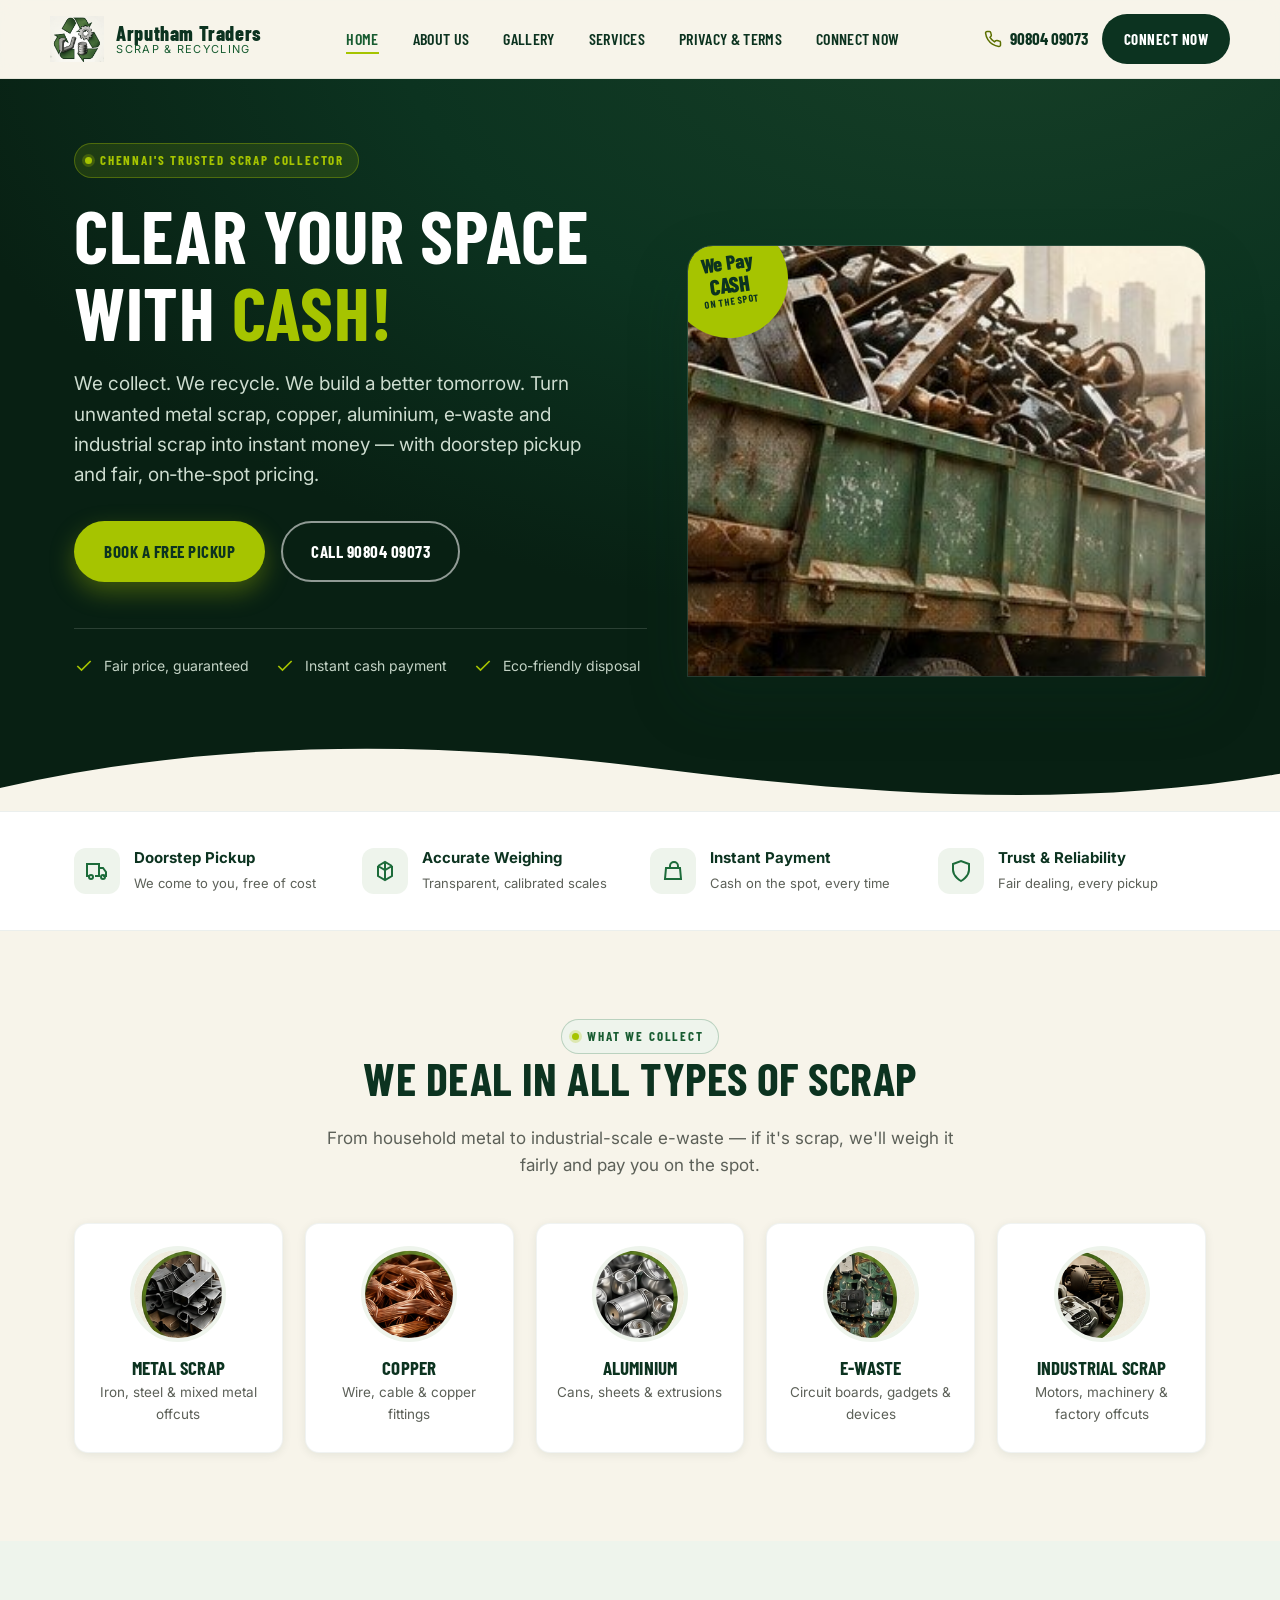
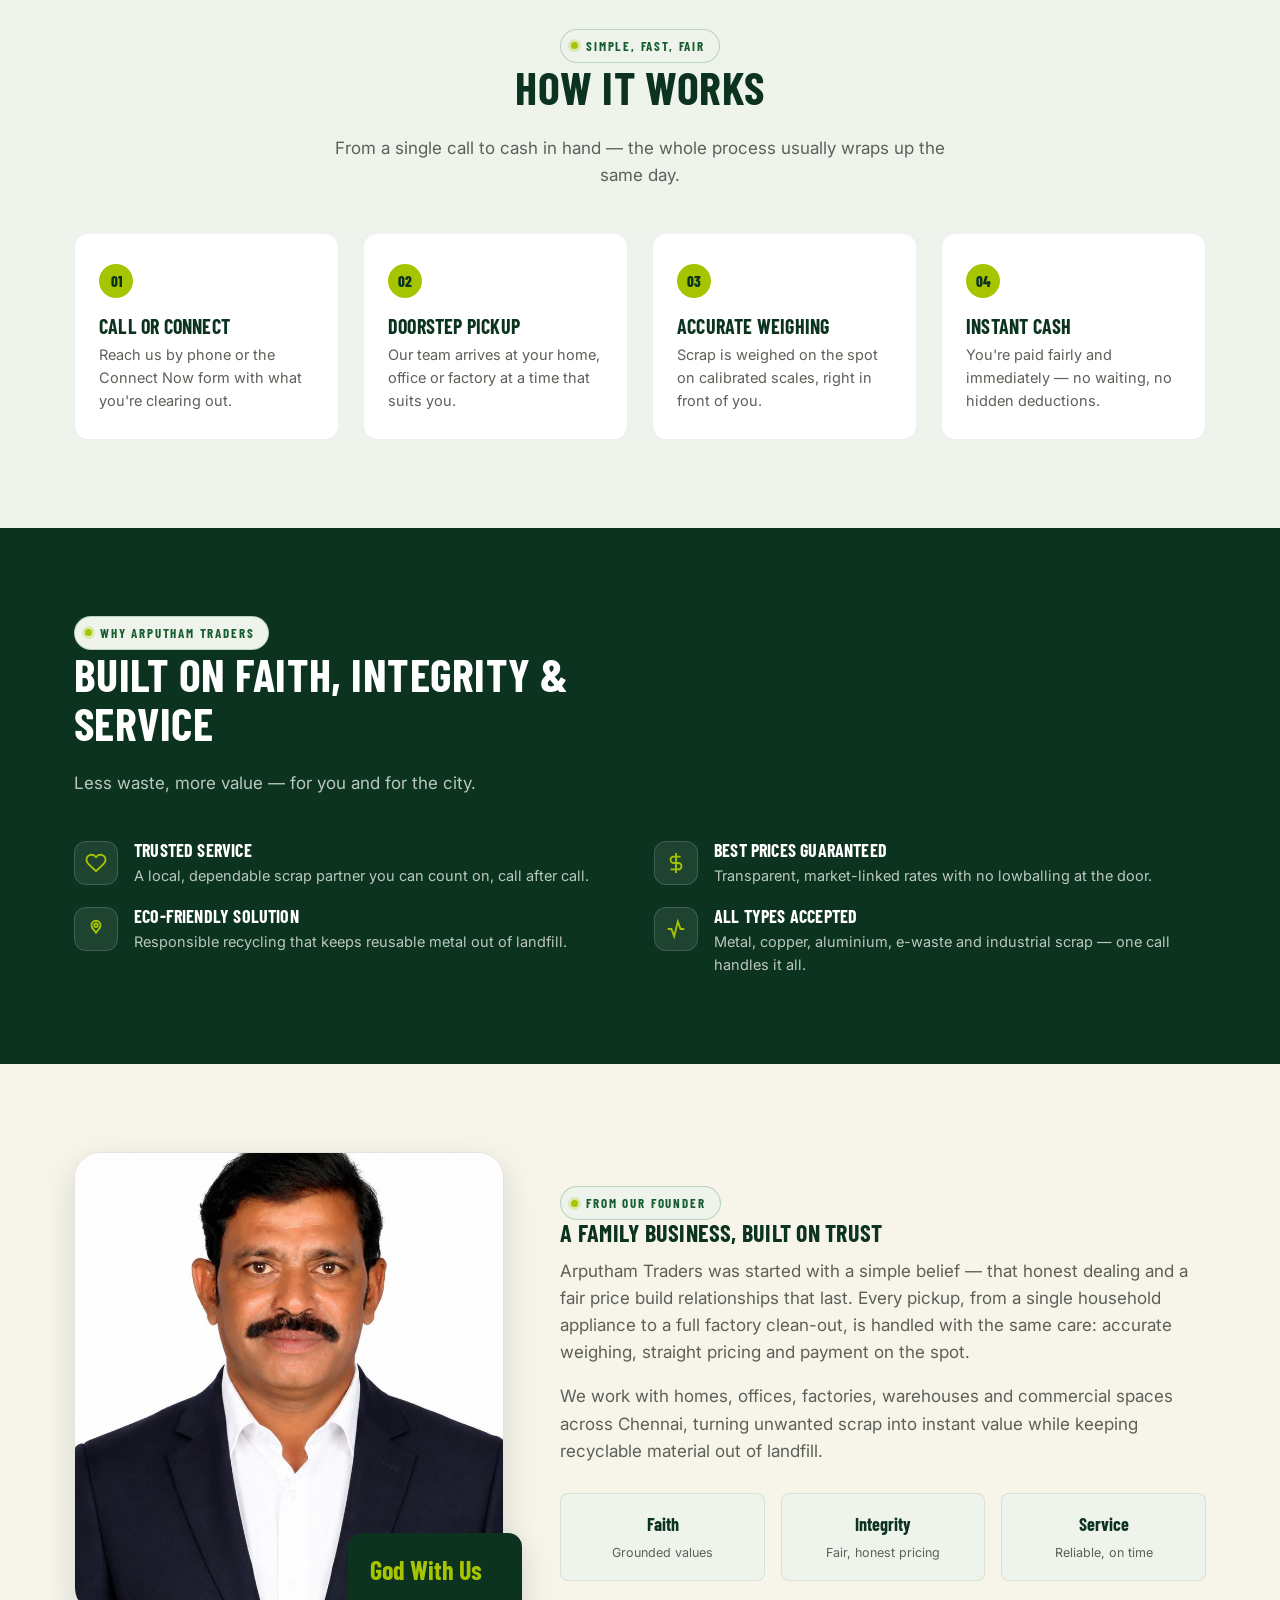
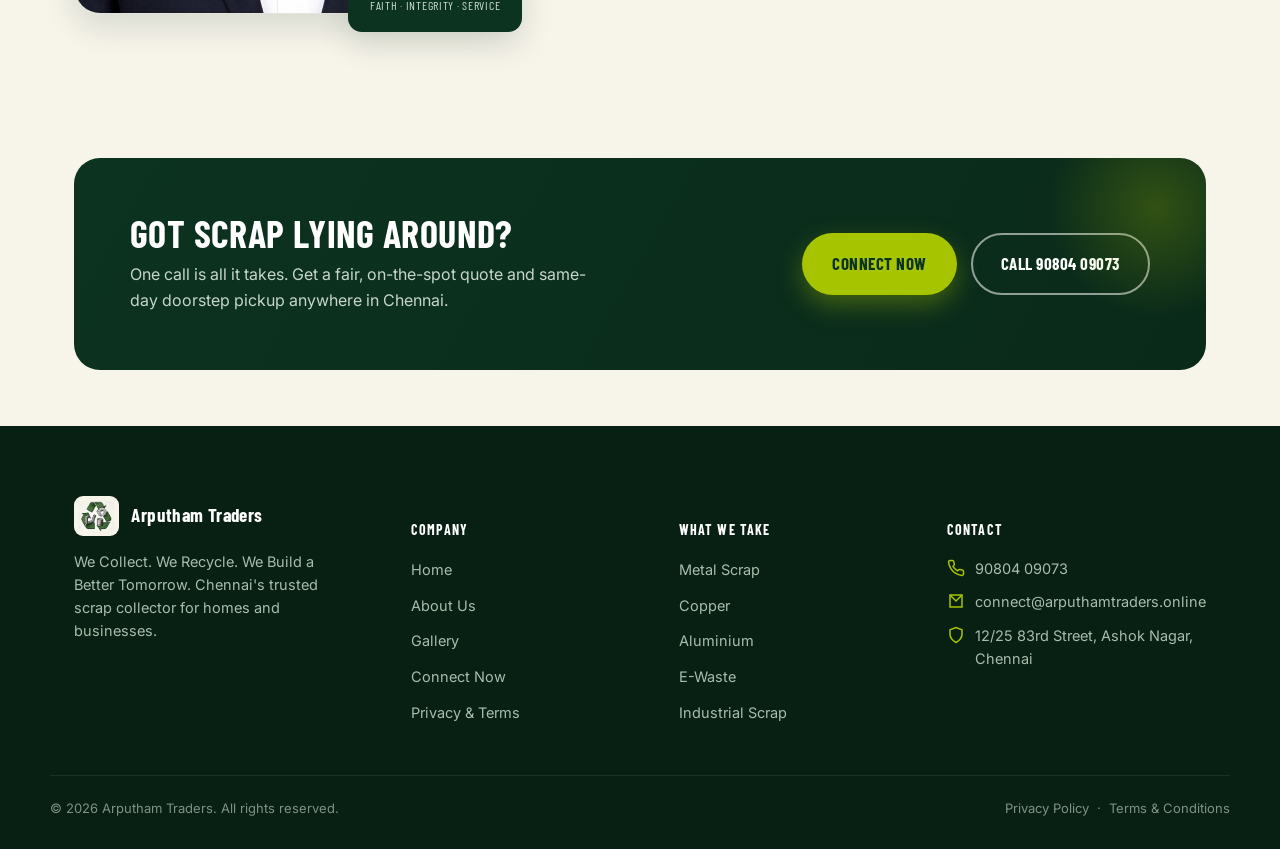
==== commit f66b24a5: "site name" ====
--- a/index.html
+++ b/index.html
@@ -15,16 +15,16 @@
 <title>Scrap Buyers Chennai | Arputham Traders – House &amp; Home Clearing, Scrap Removal, Ashok Nagar</title>
 <meta name="description" content="Arputham Traders is a trusted scrap buyer &amp; house clearing service in Chennai. We collect metal, copper, aluminium, e-waste &amp; industrial scrap with doorstep pickup, fair pricing and instant cash. Serving Ashok Nagar and all of Chennai, Tamil Nadu.">
 <meta name="keywords" content="scrap buyers chennai, scrap dealers chennai, house clearing chennai, home clearing service, scrap removal chennai, metal scrap chennai, copper scrap chennai, aluminium scrap chennai, e-waste chennai, industrial scrap chennai, scrap collection ashok nagar, iron scrap buyers chennai, old newspaper scrap buyer chennai">
-<link rel="canonical" href="https://arputhamtraders.work.gd/">
+<link rel="canonical" href="https://arputhamtraders.online/">
 
 <!-- Open Graph -->
 <meta property="og:title" content="Scrap Buyers Chennai | Arputham Traders">
 <meta property="og:description" content="Trusted scrap buyers &amp; house clearing service in Chennai — metal, copper, aluminium, e-waste &amp; industrial scrap. Doorstep pickup, fair pricing, instant cash.">
-<meta property="og:url" content="https://arputhamtraders.work.gd/">
+<meta property="og:url" content="https://arputhamtraders.online/">
 <meta property="og:type" content="website">
 <meta property="og:locale" content="en_IN">
 <meta property="og:site_name" content="Arputham Traders">
-<meta property="og:image" content="https://arputhamtraders.work.gd/assets/img/og_cover.jpg">
+<meta property="og:image" content="https://arputhamtraders.online/assets/img/og_cover.jpg">
 <meta property="og:image:width" content="1200">
 <meta property="og:image:height" content="630">
 
@@ -32,7 +32,7 @@
 <meta name="twitter:card" content="summary_large_image">
 <meta name="twitter:title" content="Scrap Buyers Chennai | Arputham Traders">
 <meta name="twitter:description" content="Trusted scrap buyers &amp; house clearing service in Chennai — metal, copper, aluminium, e-waste &amp; industrial scrap. Doorstep pickup, fair pricing, instant cash.">
-<meta name="twitter:image" content="https://arputhamtraders.work.gd/assets/img/og_cover.jpg">
+<meta name="twitter:image" content="https://arputhamtraders.online/assets/img/og_cover.jpg">
 
 <!-- Local / geo targeting -->
 <meta name="city" content="Chennai">
@@ -57,8 +57,8 @@
   "@context": "https://schema.org",
   "@type": "RecyclingCenter",
   "name": "Arputham Traders",
-  "image": "https://arputhamtraders.work.gd/assets/img/og_cover.jpg",
-  "url": "https://arputhamtraders.work.gd/",
+  "image": "https://arputhamtraders.online/assets/img/og_cover.jpg",
+  "url": "https://arputhamtraders.online/",
   "telephone": "+91-90804-09073",
   "priceRange": "₹₹",
   "address": {
@@ -333,7 +333,7 @@
       <h5>Contact</h5>
       <ul class="footer-contact">
         <li><svg viewBox="0 0 24 24" fill="none" stroke="currentColor" stroke-width="2"><path d="M22 16.9v3a2 2 0 0 1-2.2 2 19.8 19.8 0 0 1-8.6-3.1 19.5 19.5 0 0 1-6-6A19.8 19.8 0 0 1 2.1 4.2 2 2 0 0 1 4.1 2h3a2 2 0 0 1 2 1.7c.1.9.3 1.8.6 2.7a2 2 0 0 1-.5 2.1L8 9.8a16 16 0 0 0 6 6l1.3-1.3a2 2 0 0 1 2.1-.5c.9.3 1.8.5 2.7.6a2 2 0 0 1 1.9 2z"/></svg><a href="tel:+919080409073">90804 09073</a></li>
-        <li><svg viewBox="0 0 24 24" fill="none" stroke="currentColor" stroke-width="2"><path d="M4 4h16v16H4z"/><path d="m4 4 8 8 8-8"/></svg><a href="mailto:connect@arputhamtraders.work.gd">connect@arputhamtraders.work.gd</a></li>
+        <li><svg viewBox="0 0 24 24" fill="none" stroke="currentColor" stroke-width="2"><path d="M4 4h16v16H4z"/><path d="m4 4 8 8 8-8"/></svg><a href="mailto:connect@arputhamtraders.online">connect@arputhamtraders.online</a></li>
         <li><svg viewBox="0 0 24 24" fill="none" stroke="currentColor" stroke-width="2"><path d="M12 22s8-4.5 8-11V5l-8-3-8 3v6c0 6.5 8 11 8 11Z"/></svg><span>12/25 83rd Street, Ashok Nagar, Chennai</span></li>
       </ul>
     </div>
